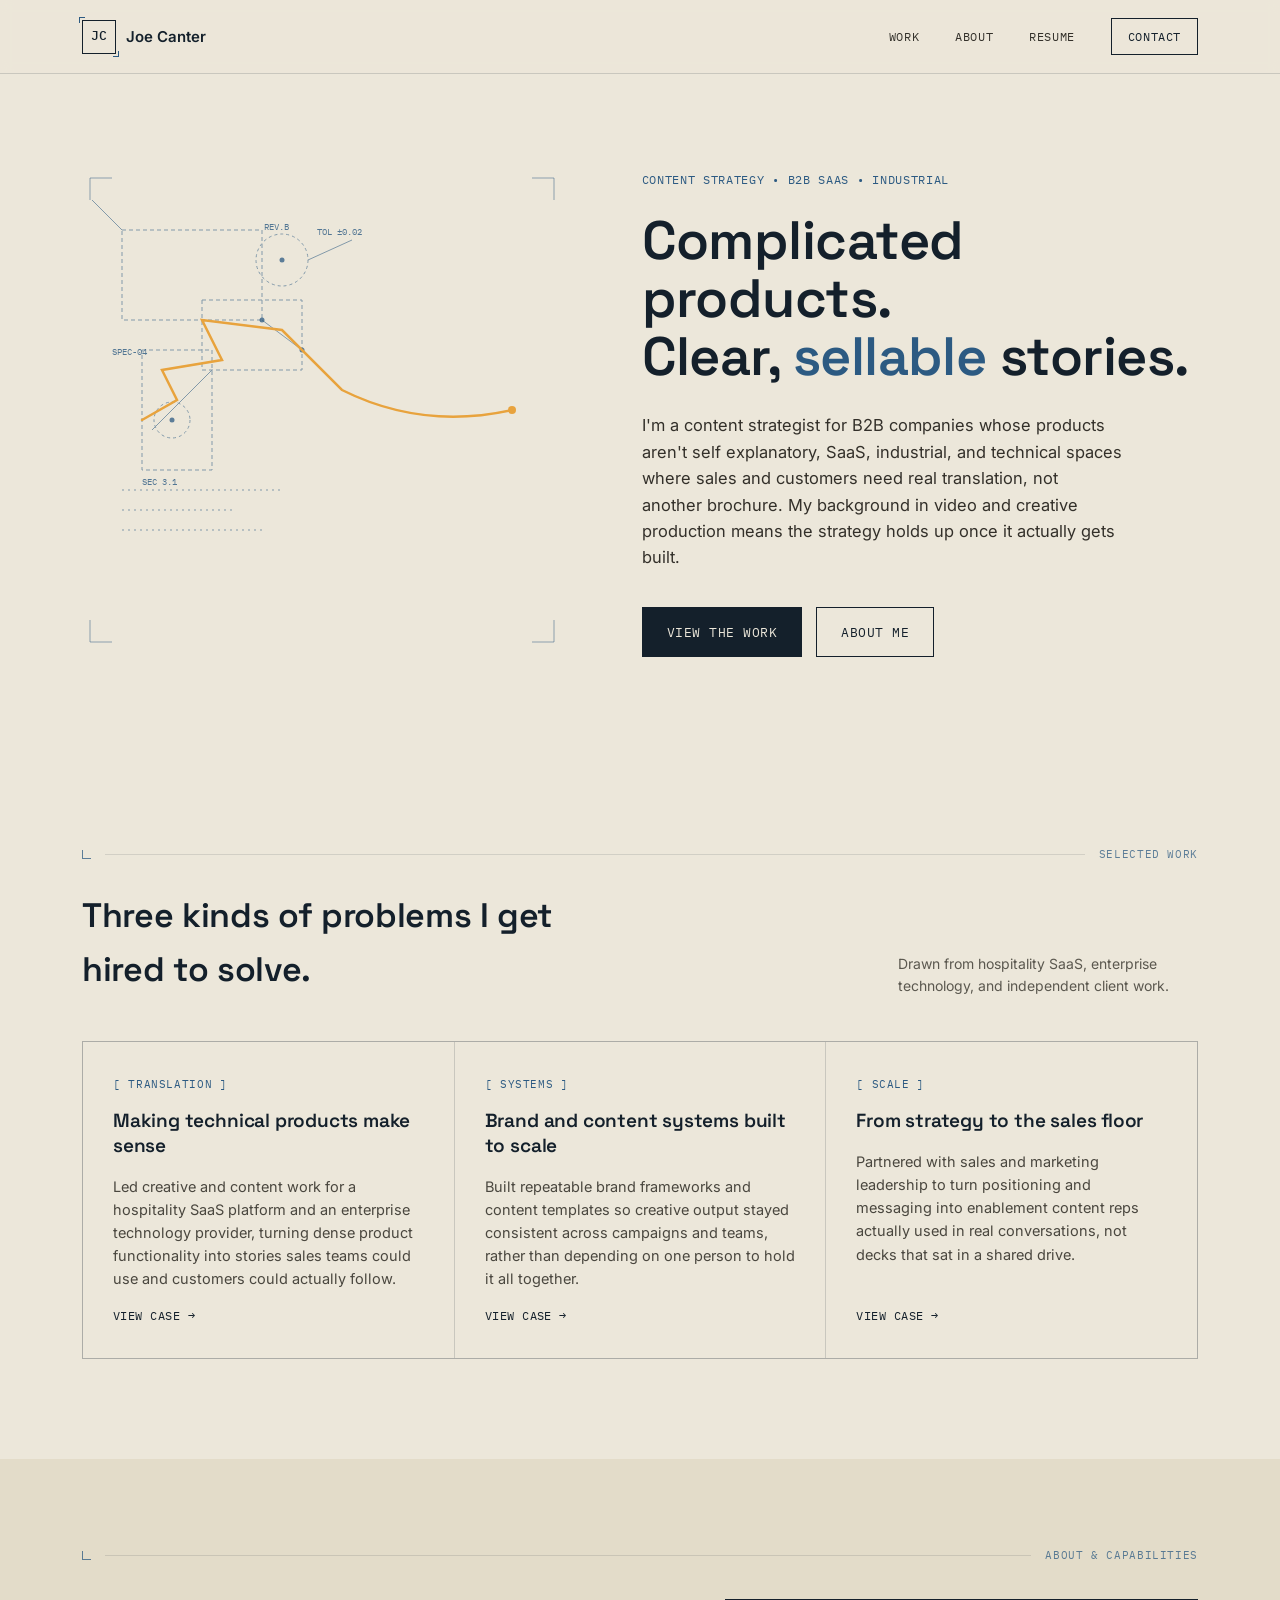
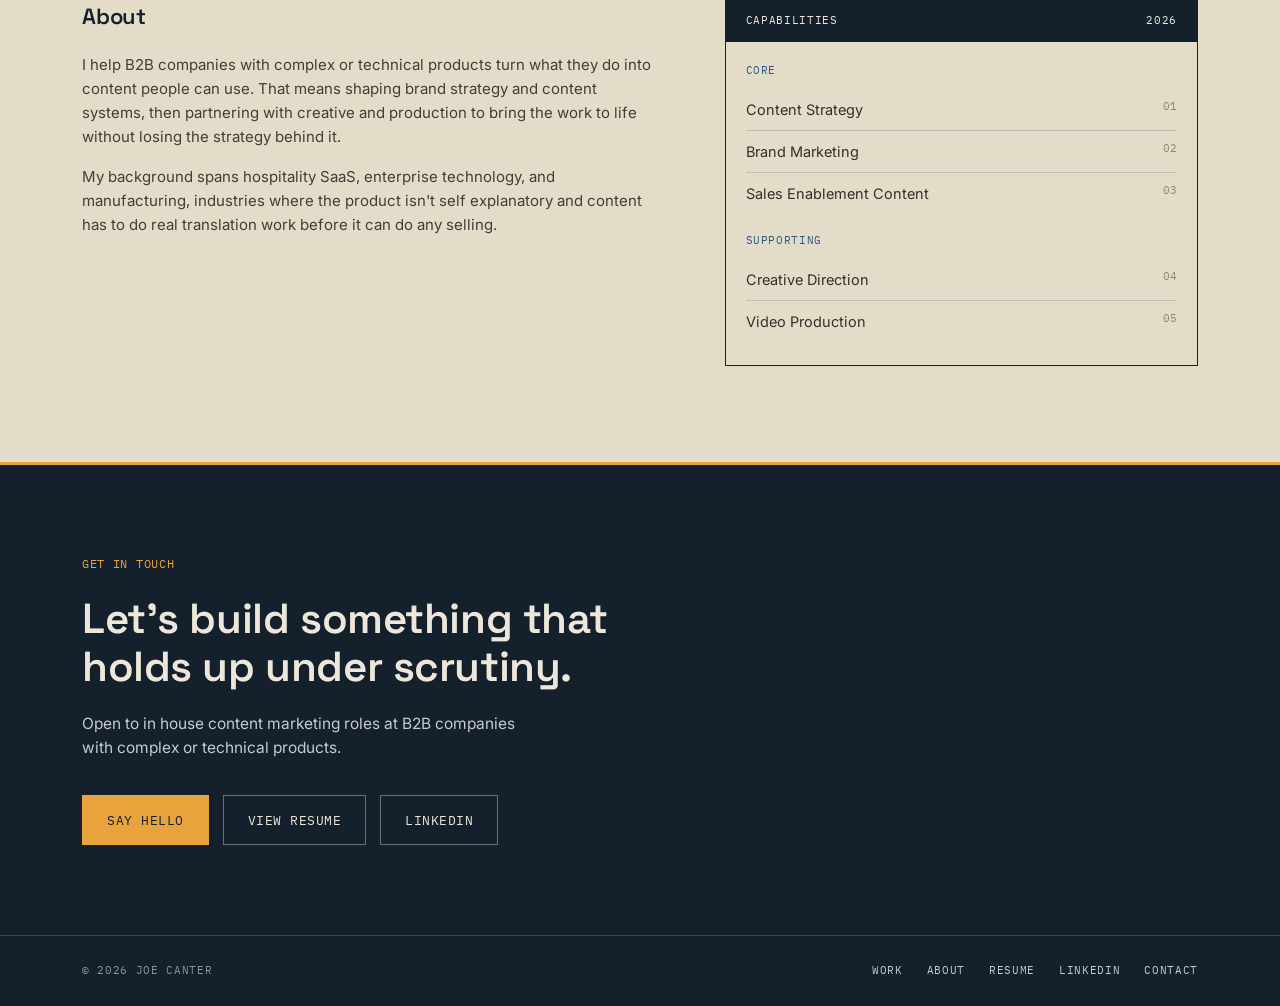
==== index.html @ c40990c5 "Reduced space between top image and selected works on the mobile version" ====
<!DOCTYPE html>
<html lang="en">
<head>
<meta charset="UTF-8">
<meta name="viewport" content="width=device-width, initial-scale=1.0">
<title>Joe Canter — Content Strategy</title>
<meta name="description" content="Joe Canter is a content strategist for B2B companies with complex or technical products, helping SaaS, industrial, and technical teams turn what they do into content sales and customers can actually use.">
<link rel="icon" type="image/svg+xml" href="favicon.svg">
<link rel="icon" href="favicon.ico" sizes="any">
<link rel="apple-touch-icon" href="apple-touch-icon.png">
<meta property="og:type" content="website">
<meta property="og:url" content="https://www.portfoliojoe.com/">
<meta property="og:title" content="Joe Canter — Content Strategy">
<meta property="og:description" content="Content strategist for B2B companies with complex or technical products, turning what they do into content sales and customers can actually use.">
<meta property="og:image" content="https://www.portfoliojoe.com/assets/og-image.png">
<meta name="twitter:card" content="summary_large_image">
<meta name="twitter:title" content="Joe Canter — Content Strategy">
<meta name="twitter:description" content="Content strategist for B2B companies with complex or technical products, turning what they do into content sales and customers can actually use.">
<meta name="twitter:image" content="https://www.portfoliojoe.com/assets/og-image.png">
<link rel="preconnect" href="https://fonts.googleapis.com">
<link href="https://fonts.googleapis.com/css2?family=Space+Grotesk:wght@400;500;600;700&family=Inter:wght@400;500;600&family=IBM+Plex+Mono:wght@400;500&display=swap" rel="stylesheet">
<style>
  :root{
    --paper:#ECE7DA;
    --paper-alt:#E3DCC9;
    --ink:#14202B;
    --ink-soft:#1E2E3D;
    --blueprint:#2C5A82;
    --blueprint-light:#7FA6C2;
    --amber:#E8A33D;
    --graphite:#33302A;
    --line: rgba(20,32,43,0.16);
    --line-dark: rgba(236,231,218,0.18);
  }

  *{box-sizing:border-box;}
  html{scroll-behavior:smooth;}
  body{
    margin:0;
    background:var(--paper);
    color:var(--graphite);
    font-family:'Inter', sans-serif;
    font-size:16px;
    line-height:1.6;
    -webkit-font-smoothing:antialiased;
  }

  h1,h2,h3{
    font-family:'Space Grotesk', sans-serif;
    color:var(--ink);
    margin:0;
    letter-spacing:-0.01em;
  }

  a{color:inherit;}
  a:focus-visible, button:focus-visible{
    outline:2px solid var(--amber);
    outline-offset:3px;
  }

  .mono{
    font-family:'IBM Plex Mono', monospace;
    letter-spacing:0.06em;
    text-transform:uppercase;
  }

  .wrap{
    max-width:1180px;
    margin:0 auto;
    padding:0 32px;
  }

  /* ---------- NAV ---------- */
  nav{
    position:sticky;
    top:0;
    z-index:50;
    background:rgba(236,231,218,0.92);
    backdrop-filter:blur(6px);
    border-bottom:1px solid var(--line);
  }
  .nav-inner{
    max-width:1180px;
    margin:0 auto;
    padding:18px 32px;
    display:flex;
    align-items:center;
    justify-content:space-between;
  }
  .logo{
    display:flex;
    align-items:center;
    gap:10px;
  }
  .logo-mark{
    width:34px;
    height:34px;
    border:1.5px solid var(--ink);
    display:flex;
    align-items:center;
    justify-content:center;
    position:relative;
    font-family:'IBM Plex Mono', monospace;
    font-size:13px;
    font-weight:500;
    color:var(--ink);
  }
  .logo-mark::before, .logo-mark::after{
    content:'';
    position:absolute;
    width:5px;
    height:5px;
    border-top:1px solid var(--blueprint);
    border-left:1px solid var(--blueprint);
  }
  .logo-mark::before{ top:-4px; left:-4px; }
  .logo-mark::after{ bottom:-4px; right:-4px; transform:rotate(180deg); }
  .logo-name{
    font-size:15px;
    font-weight:600;
    color:var(--ink);
  }
  .nav-links{
    display:flex;
    gap:36px;
    align-items:center;
    font-size:13px;
  }
  .nav-links a{
    text-decoration:none;
    color:var(--graphite);
    font-family:'IBM Plex Mono', monospace;
    letter-spacing:0.05em;
    text-transform:uppercase;
    font-size:12px;
    transition:color 0.15s ease;
  }
  .nav-links a:hover{ color:var(--blueprint); }
  .nav-cta{
    border:1px solid var(--ink) !important;
    padding:8px 16px;
    color:var(--ink) !important;
  }
  .nav-cta:hover{
    background:var(--ink);
    color:var(--paper) !important;
  }
  .nav-toggle{
    display:none;
    flex-direction:column;
    justify-content:center;
    align-items:center;
    gap:5px;
    width:34px;
    height:34px;
    border:1.5px solid var(--ink);
    background:transparent;
    cursor:pointer;
    padding:0;
    flex:none;
  }
  .nav-toggle span{
    display:block;
    width:16px;
    height:2px;
    background:var(--ink);
    transition:transform 0.2s ease, opacity 0.2s ease;
  }
  .nav-toggle[aria-expanded="true"] span:nth-child(1){ transform:translateY(7px) rotate(45deg); }
  .nav-toggle[aria-expanded="true"] span:nth-child(2){ opacity:0; }
  .nav-toggle[aria-expanded="true"] span:nth-child(3){ transform:translateY(-7px) rotate(-45deg); }

  /* ---------- HERO ---------- */
  .hero{
    padding:96px 0 100px;
    position:relative;
    overflow:hidden;
  }
  .hero-grid{
    display:grid;
    grid-template-columns:0.95fr 1.05fr;
    gap:56px;
    align-items:center;
  }
  .eyebrow{
    font-size:11.5px;
    color:var(--blueprint);
    margin-bottom:22px;
    display:block;
  }
  .hero h1{
    font-size:clamp(34px, 4.4vw, 54px);
    font-weight:600;
    line-height:1.08;
  }
  .hero h1 .accent{
    color:var(--blueprint);
  }
  .hero-sub{
    margin-top:26px;
    max-width:480px;
    font-size:16.5px;
    color:var(--graphite);
  }
  .hero-actions{
    margin-top:36px;
    display:flex;
    gap:14px;
    flex-wrap:wrap;
  }
  .btn{
    font-family:'IBM Plex Mono', monospace;
    font-size:12.5px;
    letter-spacing:0.04em;
    text-transform:uppercase;
    padding:14px 24px;
    text-decoration:none;
    display:inline-flex;
    align-items:center;
    gap:8px;
    border:1px solid transparent;
    cursor:pointer;
    transition:all 0.18s ease;
  }
  .btn-primary{
    background:var(--ink);
    color:var(--paper);
  }
  .btn-primary:hover{
    background:var(--blueprint);
  }
  .btn-secondary{
    border-color:var(--ink);
    color:var(--ink);
    background:transparent;
  }
  .btn-secondary:hover{
    border-color:var(--blueprint);
    color:var(--blueprint);
  }

  /* schematic diagram */
  .schematic-box{
    position:relative;
    aspect-ratio:1/1;
    max-width:480px;
  }
  .schematic-box svg{
    width:100%;
    height:100%;
    overflow:visible;
  }
  .resolve-line{
    stroke-dasharray:900;
    stroke-dashoffset:900;
    animation:draw 2.2s 0.4s ease forwards;
  }
  @media (prefers-reduced-motion: reduce){
    .resolve-line{ animation:none; stroke-dashoffset:0; }
  }
  @keyframes draw{
    to{ stroke-dashoffset:0; }
  }
  .fig-label{
    position:absolute;
    font-size:10px;
  }

  /* corner tick divider */
  .divider{
    display:flex;
    align-items:center;
    gap:14px;
    padding:0 0 0 0;
    color:var(--blueprint);
    opacity:0.75;
  }
  .divider .tick{
    width:9px;
    height:9px;
    border-left:1px solid var(--blueprint);
    border-bottom:1px solid var(--blueprint);
    flex:none;
  }
  .divider .rule{
    flex:1;
    height:1px;
    background:var(--line);
  }
  .divider span.mono{
    font-size:10.5px;
    color:var(--blueprint);
    white-space:nowrap;
  }

  /* ---------- SELECTED WORK ---------- */
  .work{
    padding:88px 0 100px;
  }
  .work-head{
    display:flex;
    justify-content:space-between;
    align-items:flex-end;
    gap:40px;
    margin:26px 0 44px;
    flex-wrap:wrap;
  }
  .work-head h2{
    font-size:clamp(26px, 3vw, 34px);
    font-weight:600;
    max-width:520px;
  }
  .work-head p{
    max-width:300px;
    font-size:14px;
    color:#5b584f;
    margin:0;
  }
  .cards{
    display:grid;
    grid-template-columns:repeat(3, 1fr);
    gap:1px;
    background:var(--line);
    border:1px solid var(--line);
  }
  .card{
    background:var(--paper);
    padding:34px 30px 32px;
    display:flex;
    flex-direction:column;
    gap:16px;
    transition:background 0.2s ease;
  }
  .card:hover{
    background:var(--paper-alt);
  }
  .tag{
    font-size:10.5px;
    color:var(--blueprint);
    display:inline-block;
  }
  .card h3{
    font-size:19px;
    font-weight:600;
    line-height:1.3;
  }
  .card p{
    font-size:14.5px;
    color:#4a473f;
    margin:0;
    flex:1;
  }
  .card .view{
    font-family:'IBM Plex Mono', monospace;
    font-size:12px;
    text-transform:uppercase;
    letter-spacing:0.04em;
    color:var(--ink);
    text-decoration:none;
    display:inline-flex;
    align-items:center;
    gap:6px;
  }
  .card .view:hover{ color:var(--blueprint); }

  .exploring-note{
    margin-top:26px;
    font-size:12.5px;
    color:#6b6858;
    display:flex;
    gap:10px;
    align-items:baseline;
  }
  .exploring-note .mono{
    color:var(--blueprint);
    font-size:10.5px;
    flex:none;
  }

  /* ---------- ABOUT / CAPABILITIES ---------- */
  .about-section{
    background:var(--paper-alt);
    padding:88px 0 96px;
  }
  .about-grid{
    display:grid;
    grid-template-columns:1.1fr 0.9fr;
    gap:64px;
    margin-top:36px;
  }
  .about-grid h2{
    font-size:22px;
    font-weight:600;
    margin-bottom:18px;
  }
  .about-grid p{
    font-size:15px;
    color:#413e37;
    margin:0 0 16px;
  }
  .spec-sheet{
    border:1px solid var(--ink);
    padding:0;
  }
  .spec-sheet-head{
    background:var(--ink);
    color:var(--paper);
    padding:12px 20px;
    font-size:11px;
    display:flex;
    justify-content:space-between;
  }
  .spec-tier{
    padding:20px 20px 4px;
  }
  .spec-tier-label{
    font-size:10.5px;
    color:var(--blueprint);
    margin-bottom:10px;
    display:block;
  }
  .spec-tier ul{
    list-style:none;
    margin:0 0 18px;
    padding:0;
  }
  .spec-tier li{
    font-size:14.5px;
    padding:9px 0;
    border-top:1px solid var(--line);
    display:flex;
    justify-content:space-between;
    color:var(--graphite);
  }
  .spec-tier li:first-child{ border-top:none; }
  .spec-tier li span.code{
    font-family:'IBM Plex Mono', monospace;
    font-size:10.5px;
    color:#8a8776;
  }

  /* ---------- CTA ---------- */
  .cta-band{
    background:var(--ink);
    color:var(--paper);
    padding:90px 0;
    position:relative;
    border-top:3px solid var(--amber);
  }
  .cta-band .eyebrow{ color:var(--amber); }
  .cta-band h2{
    color:var(--paper);
    font-size:clamp(28px, 3.6vw, 42px);
    font-weight:600;
    max-width:640px;
    line-height:1.15;
  }
  .cta-band p{
    max-width:460px;
    margin:20px 0 34px;
    color:#c7cbd1;
    font-size:15.5px;
  }
  .cta-band .btn-primary{
    background:var(--amber);
    color:var(--ink);
  }
  .cta-band .btn-primary:hover{
    background:var(--paper);
  }
  .cta-band .btn-secondary{
    border-color:rgba(236,231,218,0.4);
    color:var(--paper);
  }
  .cta-band .btn-secondary:hover{
    border-color:var(--amber);
    color:var(--amber);
  }
  .cta-band .hero-actions{ margin-top:0; }

  /* ---------- FOOTER ---------- */
  footer{
    background:var(--ink);
    border-top:1px solid var(--line-dark);
    padding:26px 0;
  }
  .footer-inner{
    display:flex;
    justify-content:space-between;
    align-items:center;
    flex-wrap:wrap;
    gap:14px;
  }
  footer .mono{
    font-size:11px;
    color:#8b93a0;
  }
  .footer-links{
    display:flex;
    gap:24px;
  }
  .footer-links a{
    text-decoration:none;
    color:#c7cbd1;
  }
  .footer-links a:hover{ color:var(--amber); }

  @media (max-width: 880px){
    .hero-grid{ grid-template-columns:1fr; }
    .schematic-box{ order:2; max-width:300px; margin-top:20px;}
    .cards{ grid-template-columns:1fr; }
    .about-grid{ grid-template-columns:1fr; gap:40px; }
    .nav-links{ gap:20px; }
    .hero{ padding-bottom:44px; }
    .work{ padding-top:52px; }
  }

  @media (max-width: 640px){
    .nav-toggle{ display:flex; }
    .nav-links{
      display:none;
      position:absolute;
      top:100%;
      left:0;
      right:0;
      flex-direction:column;
      align-items:stretch;
      gap:0;
      background:var(--paper);
      border-bottom:1px solid var(--line);
      padding:6px 32px 22px;
      box-shadow:0 12px 24px -16px rgba(20,32,43,0.3);
    }
    .nav-links.open{ display:flex; }
    .nav-links a{
      padding:14px 0;
      border-bottom:1px solid var(--line);
      font-size:13px;
    }
    .nav-cta{
      margin-top:14px;
      text-align:center;
    }
  }
</style>
</head>
<body>

<nav>
  <div class="nav-inner">
    <div class="logo">
      <div class="logo-mark">JC</div>
      <span class="logo-name">Joe Canter</span>
    </div>
    <button class="nav-toggle" aria-label="Toggle navigation menu" aria-expanded="false" aria-controls="nav-links">
      <span></span><span></span><span></span>
    </button>
    <div class="nav-links" id="nav-links">
      <a href="#work">Work</a>
      <a href="#about">About</a>
      <a href="resume.html">Resume</a>
      <a href="#contact" class="nav-cta">Contact</a>
    </div>
  </div>
</nav>

<section class="hero">
  <div class="wrap">
    <div class="hero-grid">
      <div class="schematic-box" aria-hidden="true">
        <svg viewBox="0 0 480 480">
          <!-- corner ticks -->
          <path d="M8 30 V8 H30" stroke="#2C5A82" stroke-width="1" fill="none" opacity="0.5"/>
          <path d="M450 8 H472 V30" stroke="#2C5A82" stroke-width="1" fill="none" opacity="0.5"/>
          <path d="M472 450 V472 H450" stroke="#2C5A82" stroke-width="1" fill="none" opacity="0.5"/>
          <path d="M30 472 H8 V450" stroke="#2C5A82" stroke-width="1" fill="none" opacity="0.5"/>

          <!-- noisy blueprint grid / complexity -->
          <g stroke="#2C5A82" fill="none" opacity="0.55">
            <rect x="40" y="60" width="140" height="90" stroke-dasharray="4 3"/>
            <rect x="120" y="130" width="100" height="70" stroke-dasharray="4 3"/>
            <rect x="60" y="180" width="70" height="120" stroke-dasharray="4 3"/>
            <circle cx="200" cy="90" r="26" stroke-dasharray="3 3"/>
            <circle cx="90" cy="250" r="18" stroke-dasharray="3 3"/>
            <line x1="40" y1="60" x2="10" y2="30"/>
            <line x1="180" y1="150" x2="220" y2="180"/>
            <line x1="130" y1="200" x2="70" y2="260"/>
            <line x1="226" y1="90" x2="270" y2="70"/>
            <path d="M40 320 h160" stroke-dasharray="2 4"/>
            <path d="M40 340 h110" stroke-dasharray="2 4"/>
            <path d="M40 360 h140" stroke-dasharray="2 4"/>
          </g>

          <g fill="#2C5A82" opacity="0.75">
            <circle cx="180" cy="150" r="2.5"/>
            <circle cx="220" cy="180" r="2.5"/>
            <circle cx="90" cy="250" r="2.5"/>
            <circle cx="200" cy="90" r="2.5"/>
          </g>

          <g font-family="IBM Plex Mono, monospace" font-size="9" fill="#2C5A82" opacity="0.8">
            <text x="182" y="60">REV.B</text>
            <text x="30" y="185">SPEC-04</text>
            <text x="235" y="65">TOL &#177;0.02</text>
            <text x="60" y="315">SEC 3.1</text>
          </g>

          <!-- the resolving line: jagged -> smooth, ends near text side -->
          <path class="resolve-line" d="M60 250 L95 230 L80 200 L140 190 L120 150 L200 160 L260 220 Q 340 260 430 240"
            stroke="#E8A33D" stroke-width="2.5" fill="none" stroke-linecap="round"/>
          <circle cx="430" cy="240" r="4" fill="#E8A33D"/>
        </svg>
      </div>

      <div>
        <span class="eyebrow mono">Content Strategy &bull; B2B SaaS &bull; Industrial</span>
        <h1>Complicated products.<br>Clear, <span class="accent">sellable</span> stories.</h1>
        <p class="hero-sub">I'm a content strategist for B2B companies whose products aren't self explanatory, SaaS, industrial, and technical spaces where sales and customers need real translation, not another brochure. My background in video and creative production means the strategy holds up once it actually gets built.</p>
        <div class="hero-actions">
          <a href="#work" class="btn btn-primary">View the work</a>
          <a href="#about" class="btn btn-secondary">About me</a>
        </div>
      </div>
    </div>
  </div>
</section>

<section class="work" id="work">
  <div class="wrap">
    <div class="divider">
      <div class="tick"></div>
      <div class="rule"></div>
      <span class="mono">Selected Work</span>
    </div>
    <div class="work-head">
      <h2>Three kinds of problems I get hired to solve.</h2>
      <p>Drawn from hospitality SaaS, enterprise technology, and independent client work.</p>
    </div>

    <div class="cards">
      <div class="card">
        <span class="tag mono">[ Translation ]</span>
        <h3>Making technical products make sense</h3>
        <p>Led creative and content work for a hospitality SaaS platform and an enterprise technology provider, turning dense product functionality into stories sales teams could use and customers could actually follow.</p>
        <a href="projects/translation.html" class="view">View case &rarr;</a>
      </div>
      <div class="card">
        <span class="tag mono">[ Systems ]</span>
        <h3>Brand and content systems built to scale</h3>
        <p>Built repeatable brand frameworks and content templates so creative output stayed consistent across campaigns and teams, rather than depending on one person to hold it all together.</p>
        <a href="projects/systems.html" class="view">View case &rarr;</a>
      </div>
      <div class="card">
        <span class="tag mono">[ Scale ]</span>
        <h3>From strategy to the sales floor</h3>
        <p>Partnered with sales and marketing leadership to turn positioning and messaging into enablement content reps actually used in real conversations, not decks that sat in a shared drive.</p>
        <a href="projects/scale.html" class="view">View case &rarr;</a>
      </div>
    </div>
  </div>
</section>

<section class="about-section" id="about">
  <div class="wrap">
    <div class="divider">
      <div class="tick"></div>
      <div class="rule"></div>
      <span class="mono">About &amp; Capabilities</span>
    </div>
    <div class="about-grid">
      <div>
        <h2>About</h2>
        <p>I help B2B companies with complex or technical products turn what they do into content people can use. That means shaping brand strategy and content systems, then partnering with creative and production to bring the work to life without losing the strategy behind it.</p>
        <p>My background spans hospitality SaaS, enterprise technology, and manufacturing, industries where the product isn't self explanatory and content has to do real translation work before it can do any selling.</p>
      </div>
      <div class="spec-sheet">
        <div class="spec-sheet-head mono">
          <span>Capabilities</span>
          <span>2026</span>
        </div>
        <div class="spec-tier">
          <span class="spec-tier-label mono">Core</span>
          <ul>
            <li>Content Strategy <span class="code">01</span></li>
            <li>Brand Marketing <span class="code">02</span></li>
            <li>Sales Enablement Content <span class="code">03</span></li>
          </ul>
          <span class="spec-tier-label mono">Supporting</span>
          <ul>
            <li>Creative Direction <span class="code">04</span></li>
            <li>Video Production <span class="code">05</span></li>
          </ul>
        </div>
      </div>
    </div>
  </div>
</section>

<section class="cta-band" id="contact">
  <div class="wrap">
    <span class="eyebrow mono">Get in touch</span>
    <h2>Let's build something that holds up under scrutiny.</h2>
    <p>Open to in house content marketing roles at B2B companies with complex or technical products.</p>
    <div class="hero-actions">
      <a href="mailto:joecanter@protonmail.com" class="btn btn-primary">Say hello</a>
      <a href="resume.html" class="btn btn-secondary">View resume</a>
      <a href="https://www.linkedin.com/in/video-joe/" target="_blank" rel="noopener" class="btn btn-secondary">LinkedIn</a>
    </div>
  </div>
</section>

<footer>
  <div class="wrap footer-inner">
    <span class="mono">&copy; 2026 Joe Canter</span>
    <div class="footer-links mono" style="font-size:11px;">
      <a href="#work">Work</a>
      <a href="#about">About</a>
      <a href="resume.html">Resume</a>
      <a href="https://www.linkedin.com/in/video-joe/" target="_blank" rel="noopener">LinkedIn</a>
      <a href="#contact">Contact</a>
    </div>
  </div>
</footer>

<script>
  (function(){
    var toggle = document.querySelector('.nav-toggle');
    var links = document.getElementById('nav-links');
    if(!toggle || !links) return;
    function closeMenu(){
      links.classList.remove('open');
      toggle.setAttribute('aria-expanded', 'false');
    }
    toggle.addEventListener('click', function(){
      var isOpen = links.classList.toggle('open');
      toggle.setAttribute('aria-expanded', isOpen ? 'true' : 'false');
    });
    links.querySelectorAll('a').forEach(function(a){
      a.addEventListener('click', closeMenu);
    });
    document.addEventListener('click', function(e){
      if(!links.classList.contains('open')) return;
      if(links.contains(e.target) || toggle.contains(e.target)) return;
      closeMenu();
    });
  })();
</script>

</body>
</html>
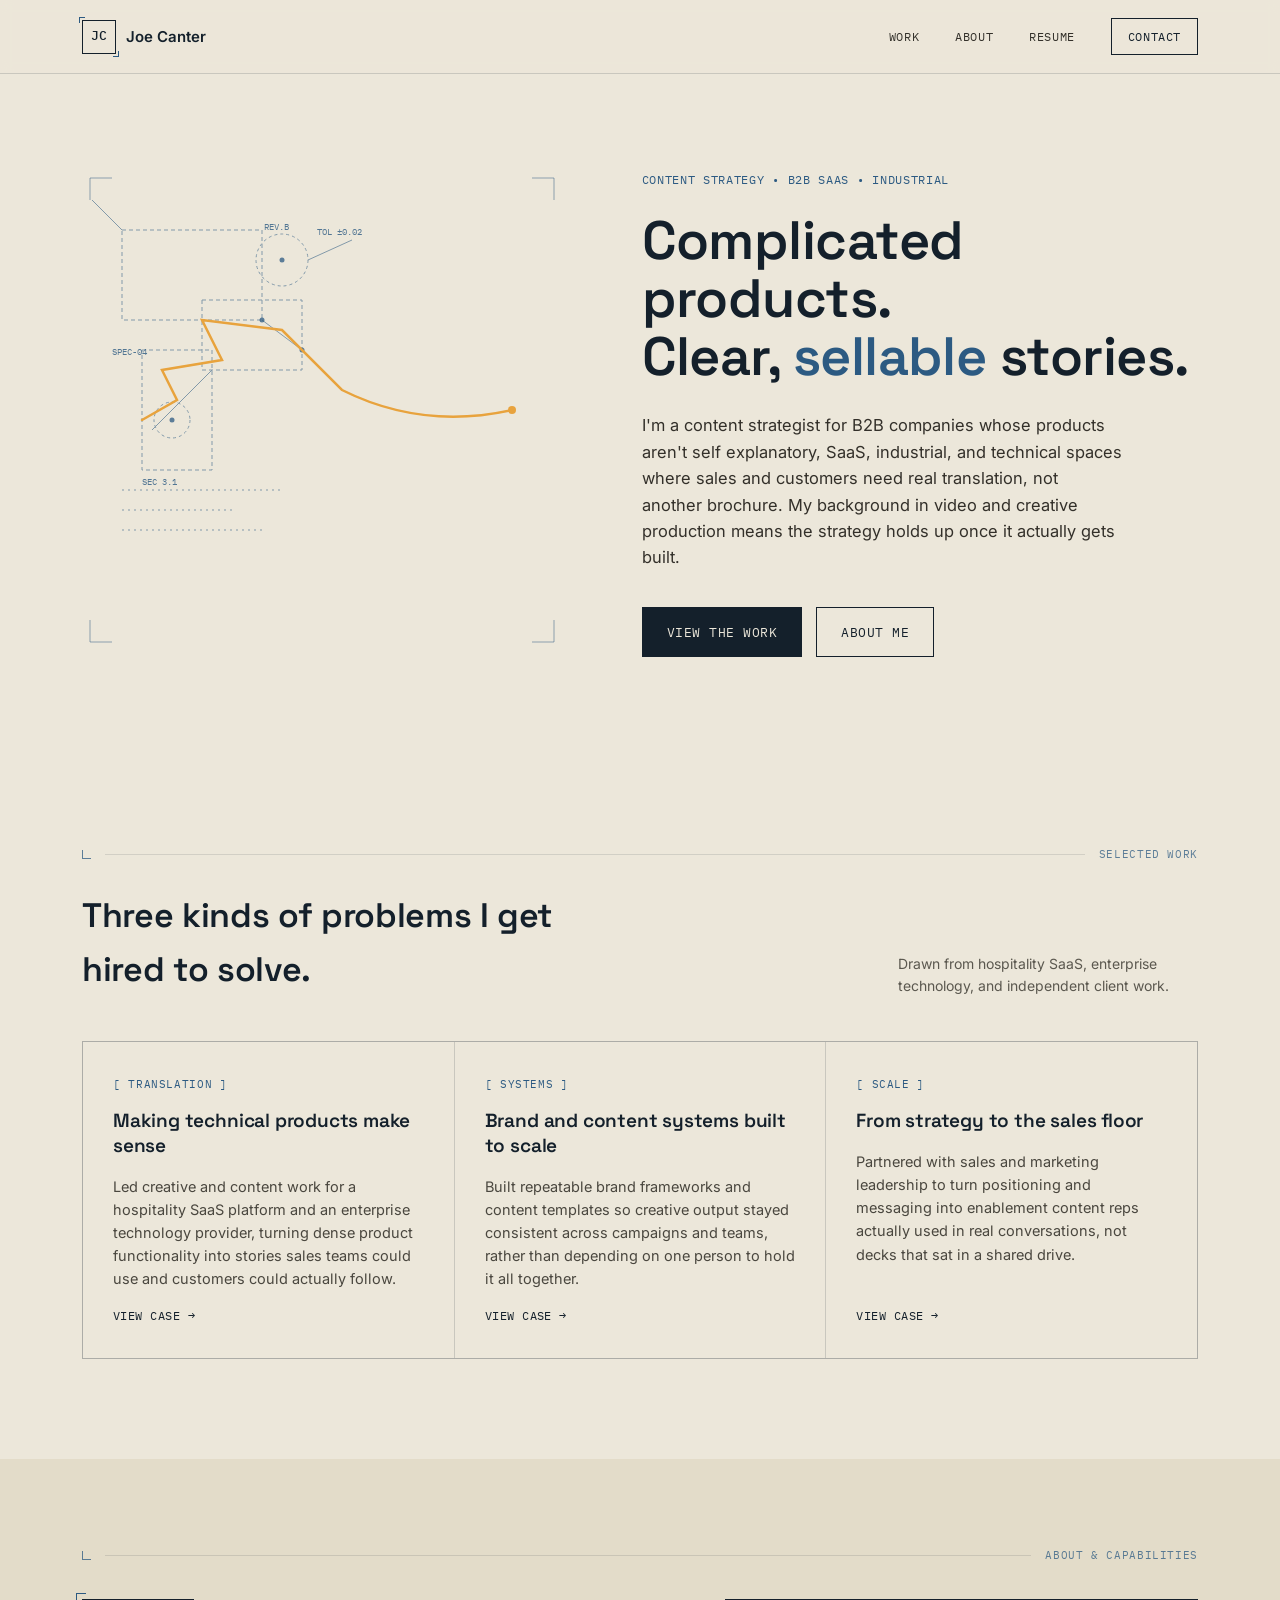
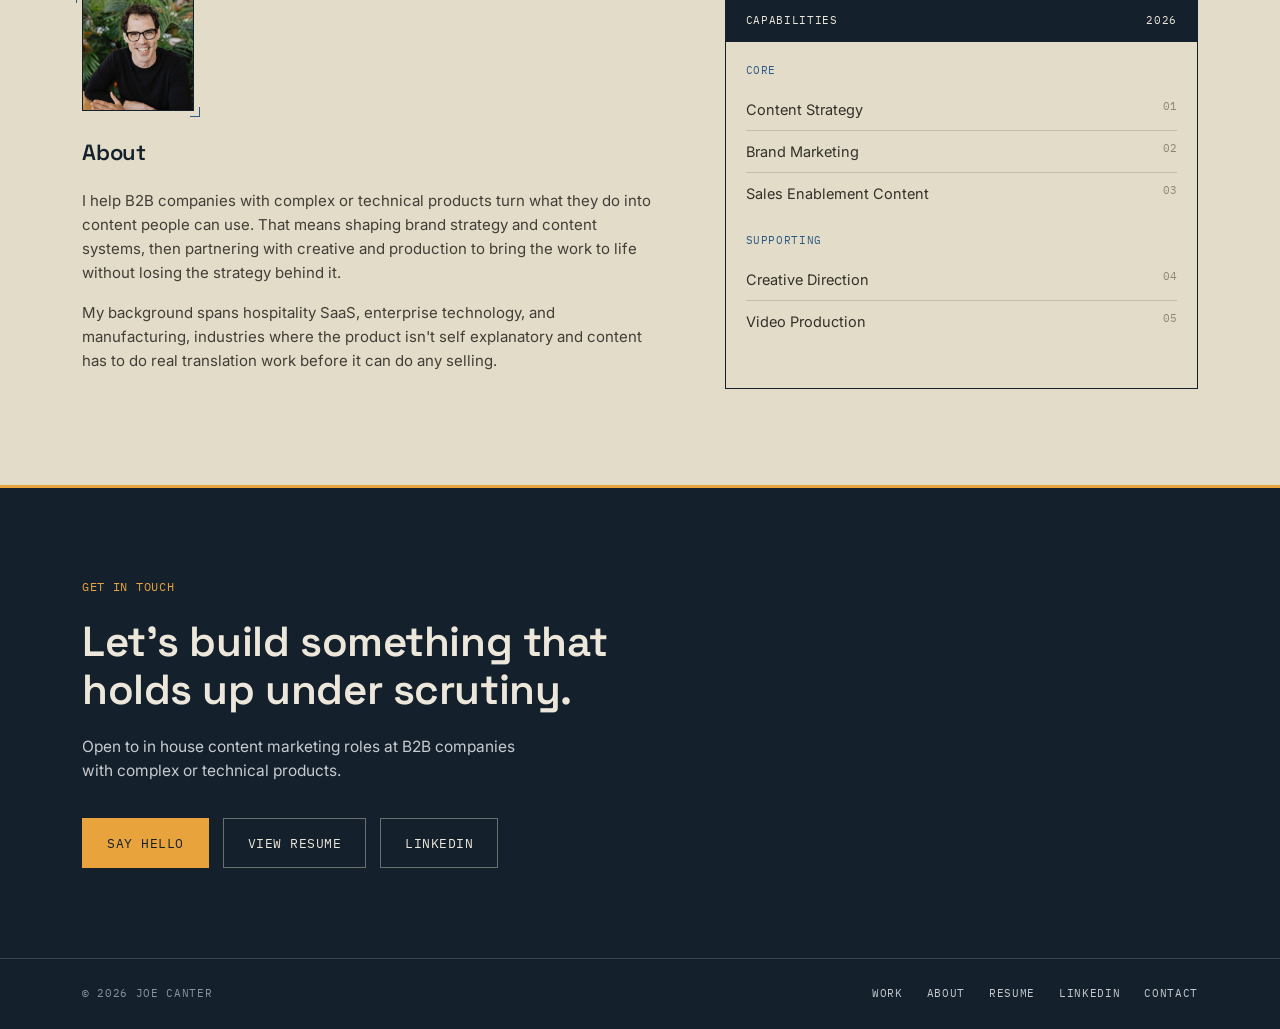
==== commit 2db07db1: "Added headshot to about section" ====
--- a/index.html
+++ b/index.html
@@ -388,6 +388,29 @@
     gap:64px;
     margin-top:36px;
   }
+  .about-photo{
+    position:relative;
+    width:112px;
+    height:112px;
+    margin-bottom:24px;
+  }
+  .about-photo img{
+    width:100%;
+    height:100%;
+    object-fit:cover;
+    display:block;
+    border:1.5px solid var(--ink);
+  }
+  .about-photo::before, .about-photo::after{
+    content:'';
+    position:absolute;
+    width:9px;
+    height:9px;
+    border-top:1.5px solid var(--blueprint);
+    border-left:1.5px solid var(--blueprint);
+  }
+  .about-photo::before{ top:-6px; left:-6px; }
+  .about-photo::after{ bottom:-6px; right:-6px; transform:rotate(180deg); }
   .about-grid h2{
     font-size:22px;
     font-weight:600;
@@ -669,6 +692,9 @@
     </div>
     <div class="about-grid">
       <div>
+        <div class="about-photo">
+          <img src="assets/images/headshot.jpg" alt="Joe Canter" loading="lazy">
+        </div>
         <h2>About</h2>
         <p>I help B2B companies with complex or technical products turn what they do into content people can use. That means shaping brand strategy and content systems, then partnering with creative and production to bring the work to life without losing the strategy behind it.</p>
         <p>My background spans hospitality SaaS, enterprise technology, and manufacturing, industries where the product isn't self explanatory and content has to do real translation work before it can do any selling.</p>
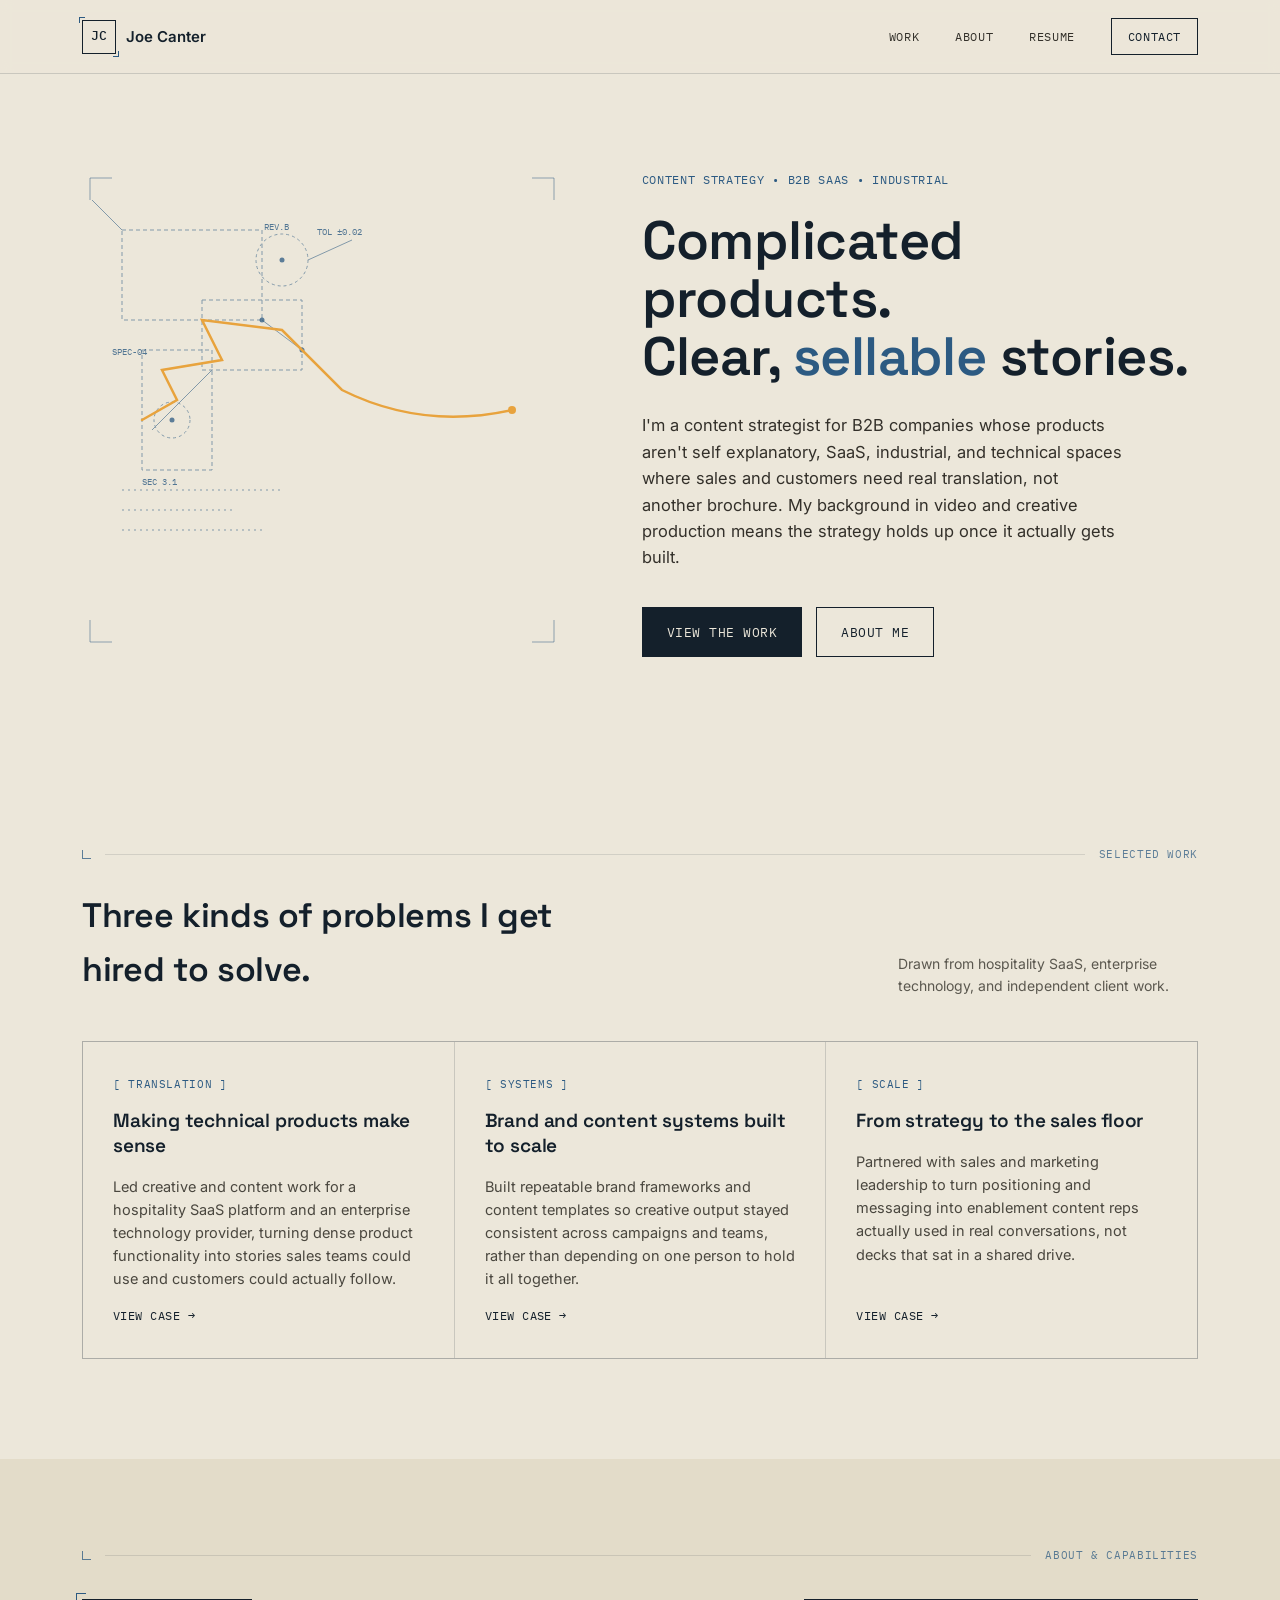
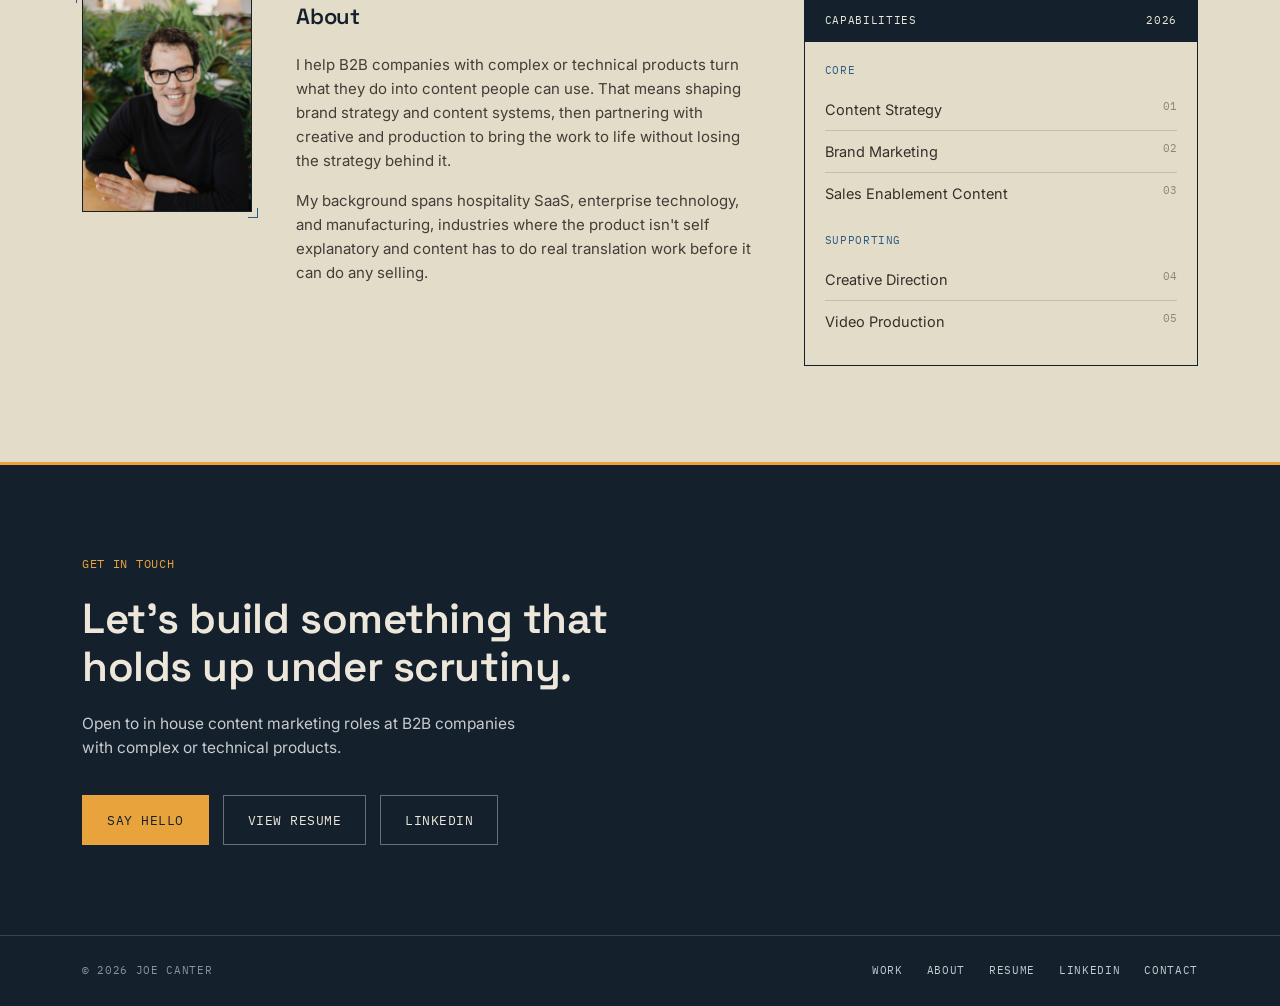
==== commit 48f13320: "Photo update 2" ====
--- a/index.html
+++ b/index.html
@@ -384,15 +384,16 @@
   }
   .about-grid{
     display:grid;
-    grid-template-columns:1.1fr 0.9fr;
-    gap:64px;
+    grid-template-columns:auto 1fr 0.85fr;
+    gap:44px;
     margin-top:36px;
+    align-items:start;
   }
   .about-photo{
     position:relative;
-    width:112px;
-    height:112px;
-    margin-bottom:24px;
+    width:170px;
+    aspect-ratio:4/5;
+    flex:none;
   }
   .about-photo img{
     width:100%;
@@ -691,10 +692,10 @@
       <span class="mono">About &amp; Capabilities</span>
     </div>
     <div class="about-grid">
+      <div class="about-photo">
+        <img src="assets/images/headshot.jpg" alt="Joe Canter" loading="lazy">
+      </div>
       <div>
-        <div class="about-photo">
-          <img src="assets/images/headshot.jpg" alt="Joe Canter" loading="lazy">
-        </div>
         <h2>About</h2>
         <p>I help B2B companies with complex or technical products turn what they do into content people can use. That means shaping brand strategy and content systems, then partnering with creative and production to bring the work to life without losing the strategy behind it.</p>
         <p>My background spans hospitality SaaS, enterprise technology, and manufacturing, industries where the product isn't self explanatory and content has to do real translation work before it can do any selling.</p>
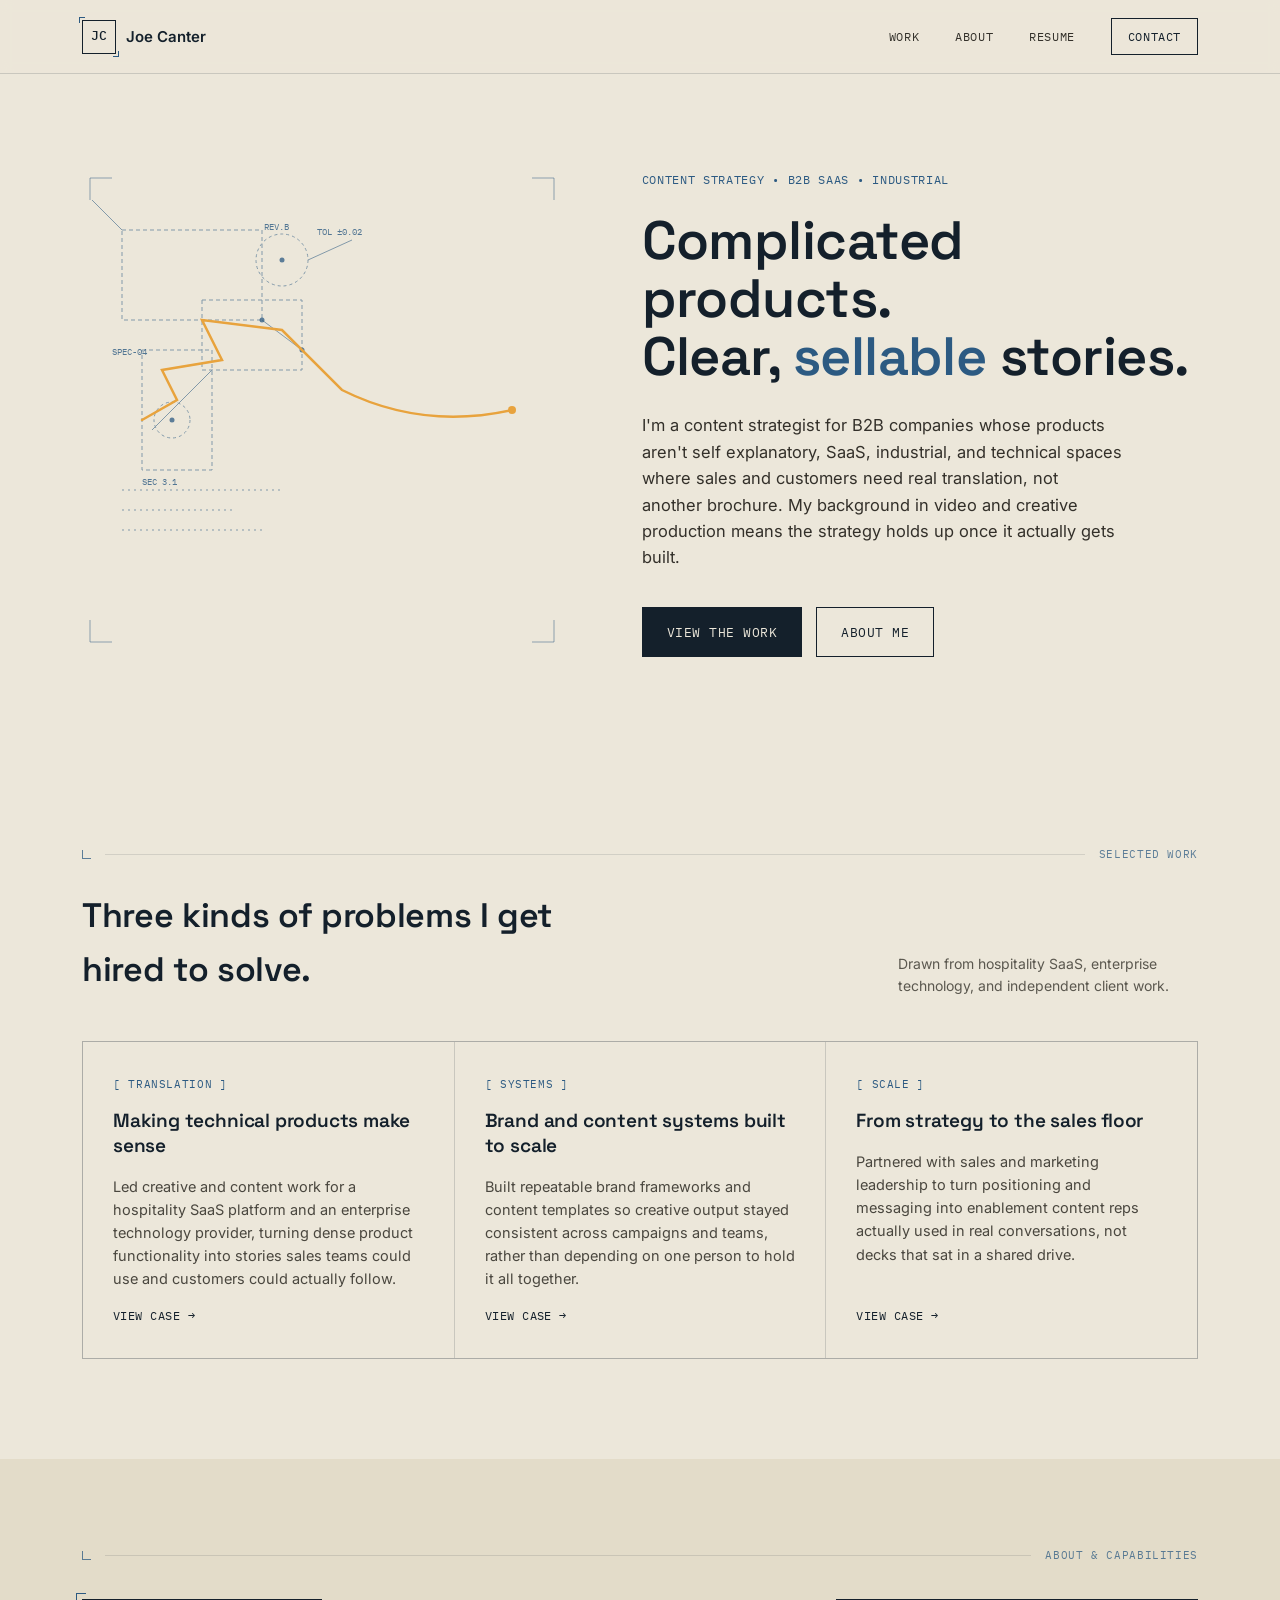
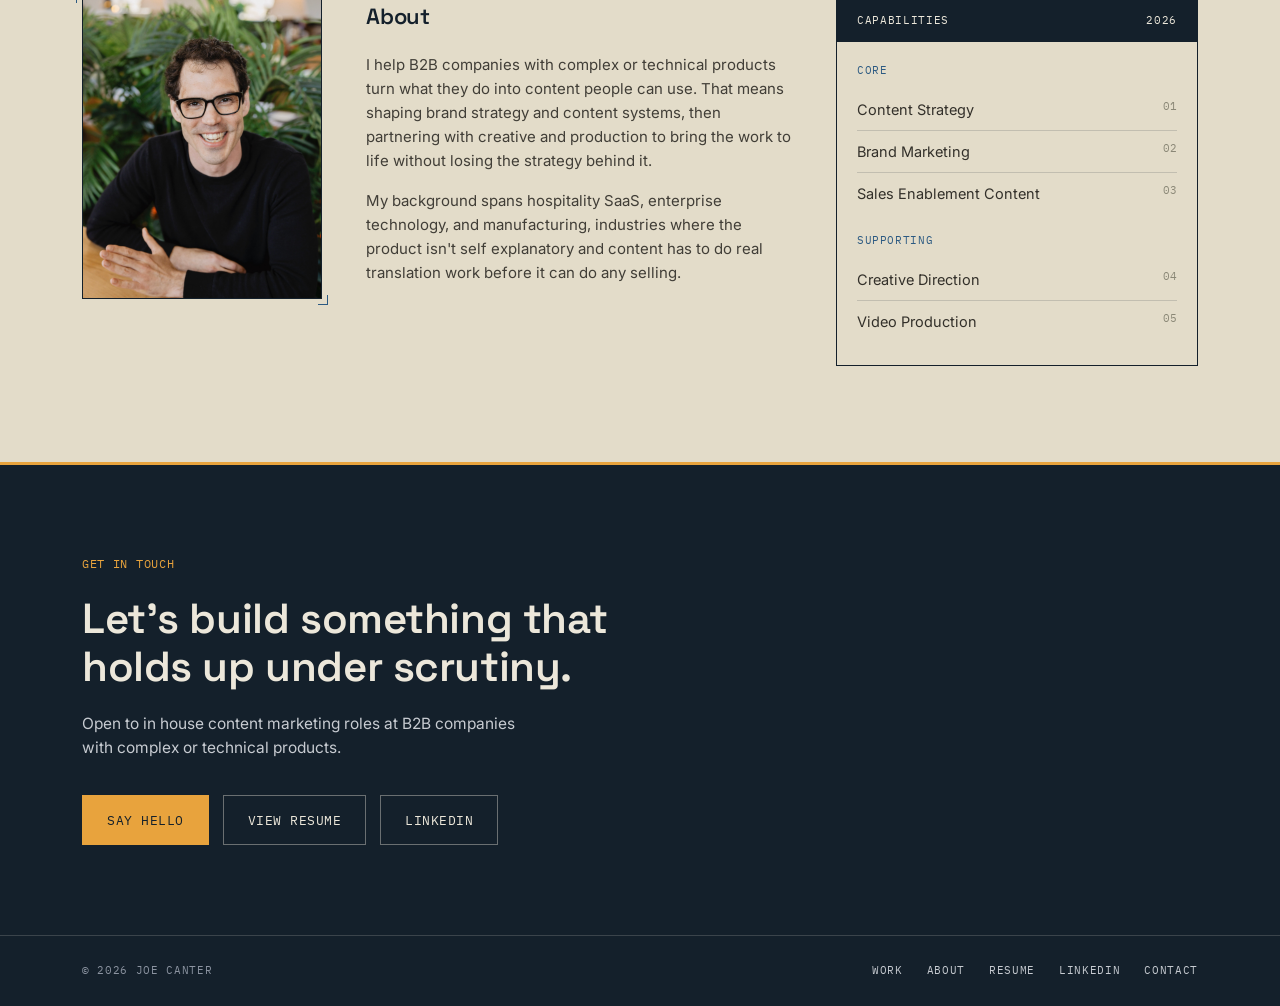
==== commit e7a0d1f7: "Photo update 3" ====
--- a/index.html
+++ b/index.html
@@ -391,7 +391,7 @@
   }
   .about-photo{
     position:relative;
-    width:170px;
+    width:240px;
     aspect-ratio:4/5;
     flex:none;
   }
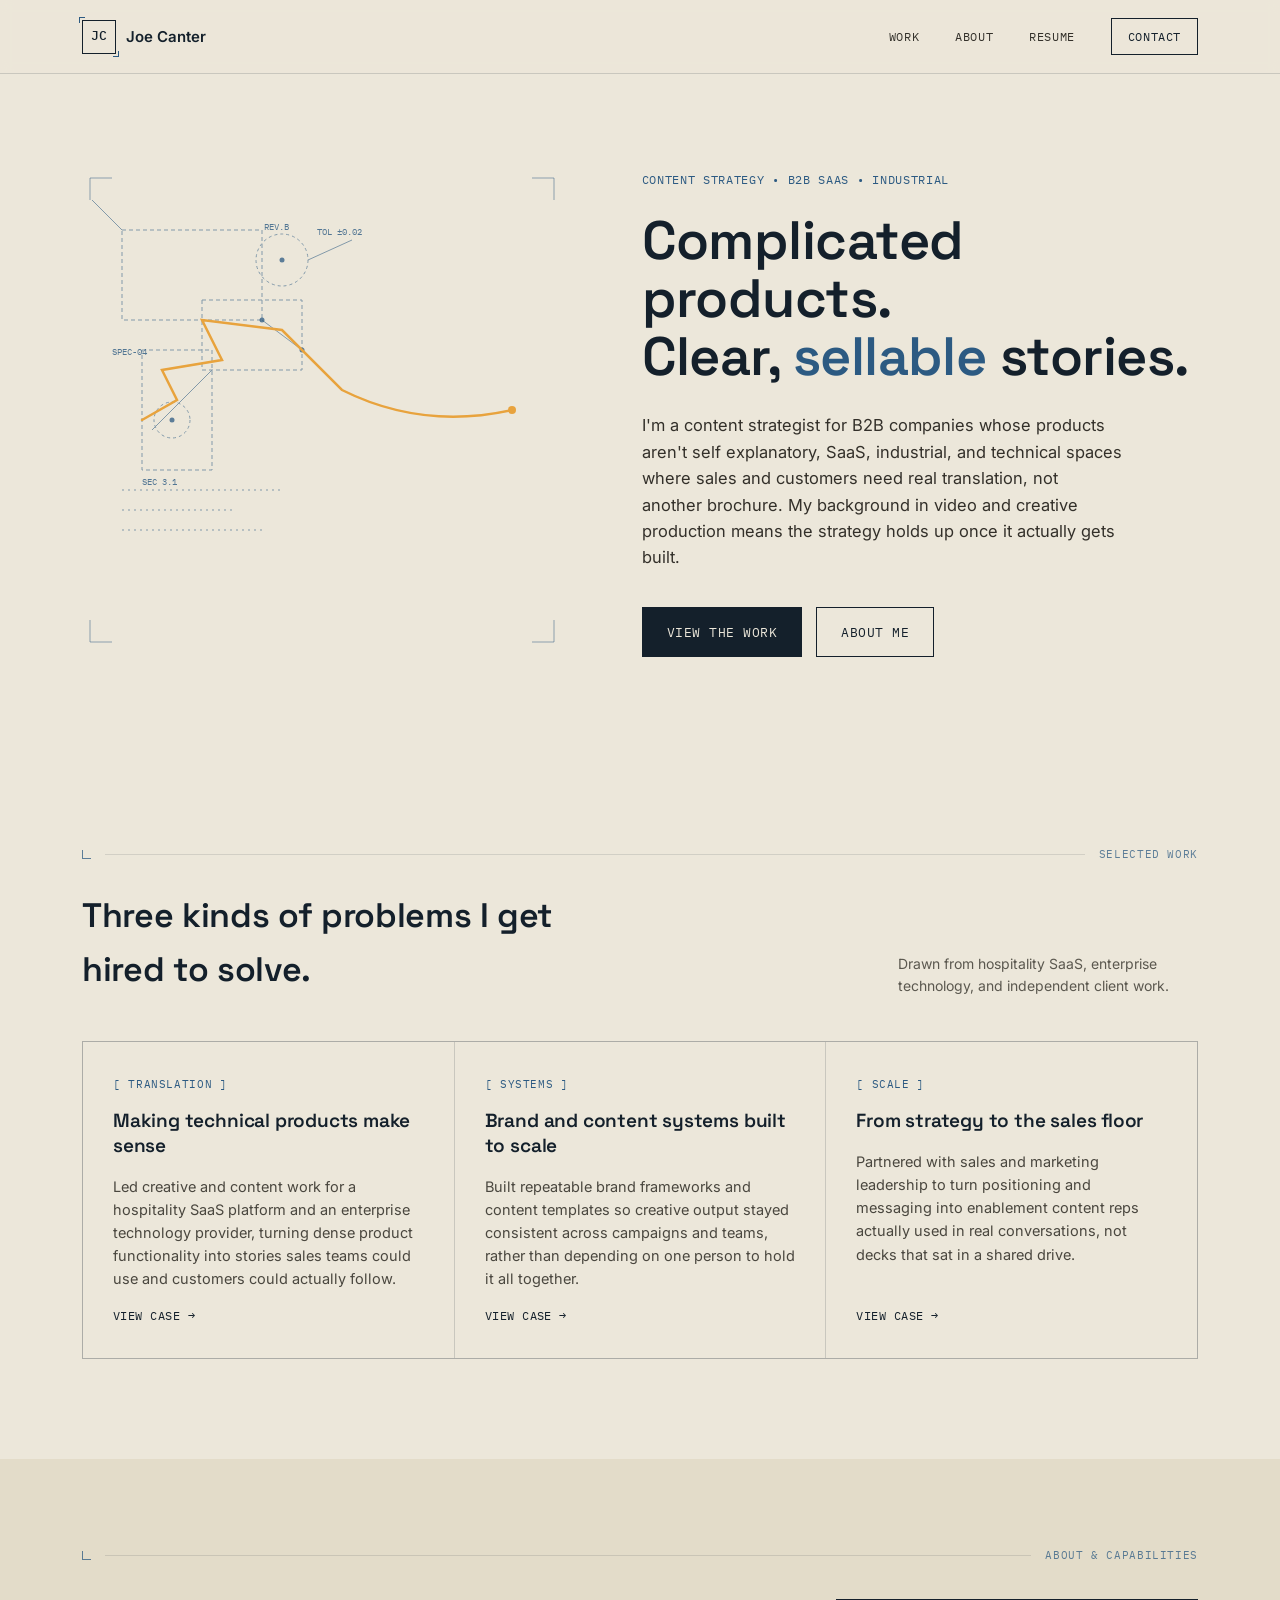
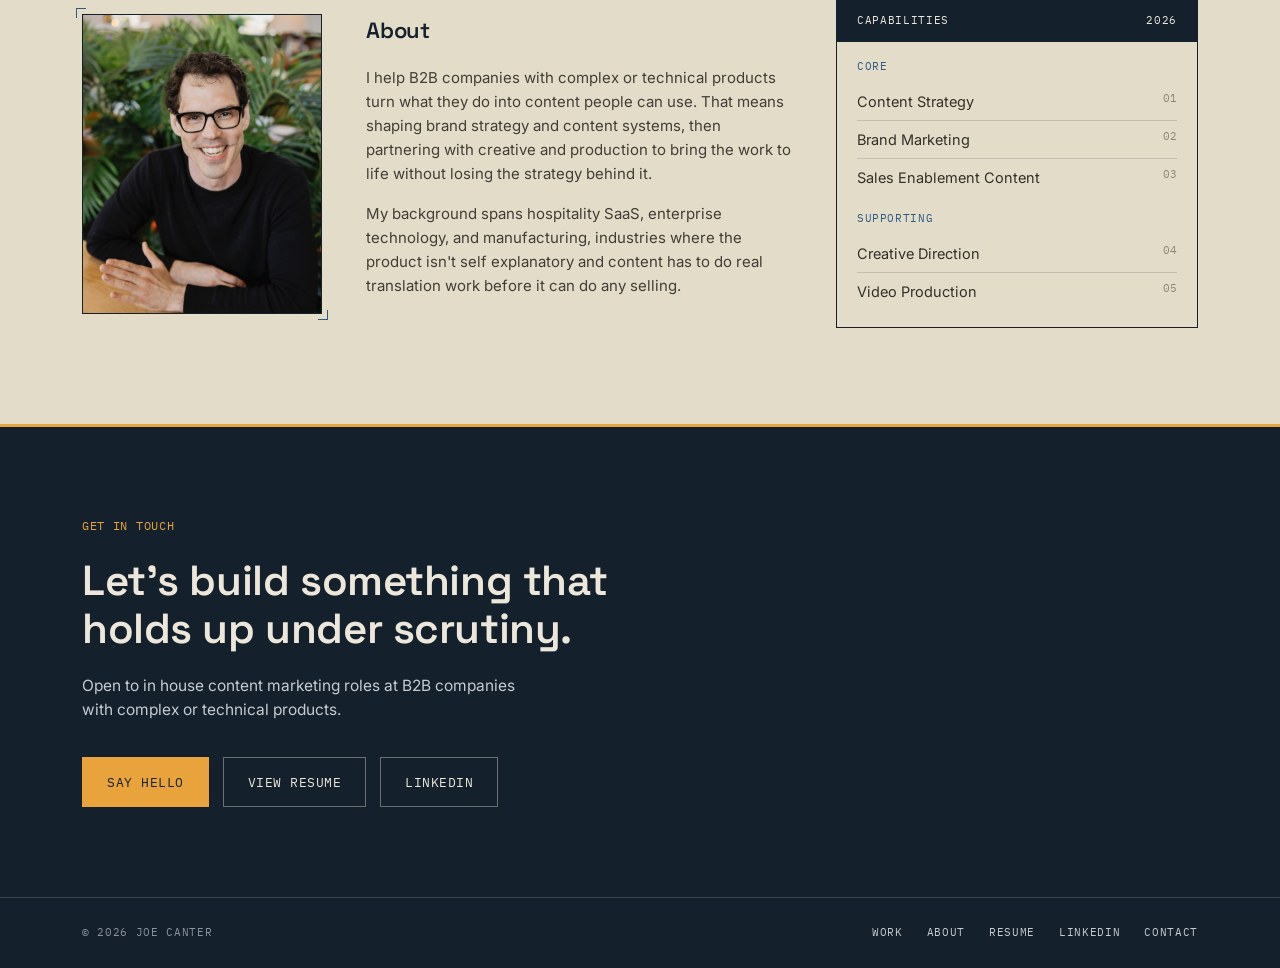
==== commit ea3cf45c: "About section alignment" ====
--- a/index.html
+++ b/index.html
@@ -387,7 +387,7 @@
     grid-template-columns:auto 1fr 0.85fr;
     gap:44px;
     margin-top:36px;
-    align-items:start;
+    align-items:center;
   }
   .about-photo{
     position:relative;
@@ -435,22 +435,22 @@
     justify-content:space-between;
   }
   .spec-tier{
-    padding:20px 20px 4px;
+    padding:16px 20px 2px;
   }
   .spec-tier-label{
     font-size:10.5px;
     color:var(--blueprint);
-    margin-bottom:10px;
+    margin-bottom:8px;
     display:block;
   }
   .spec-tier ul{
     list-style:none;
-    margin:0 0 18px;
+    margin:0 0 14px;
     padding:0;
   }
   .spec-tier li{
     font-size:14.5px;
-    padding:9px 0;
+    padding:7px 0;
     border-top:1px solid var(--line);
     display:flex;
     justify-content:space-between;
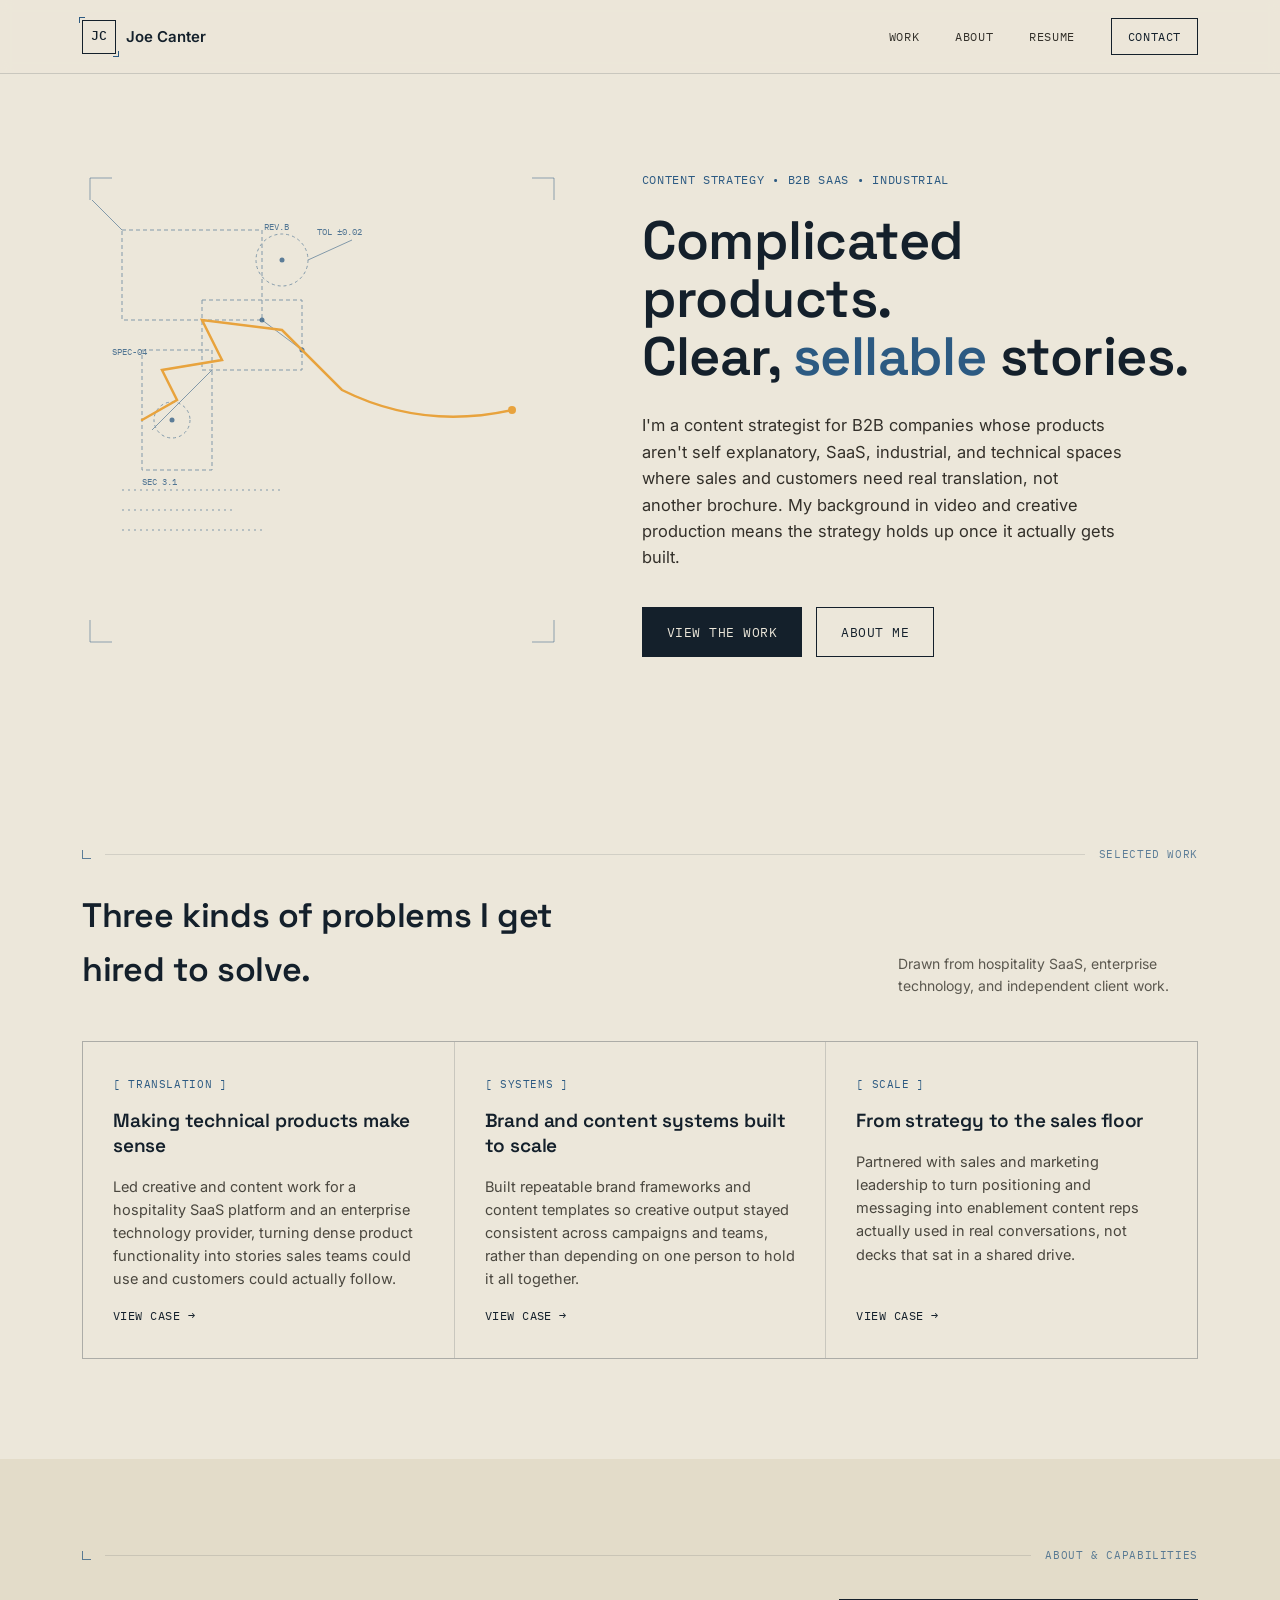
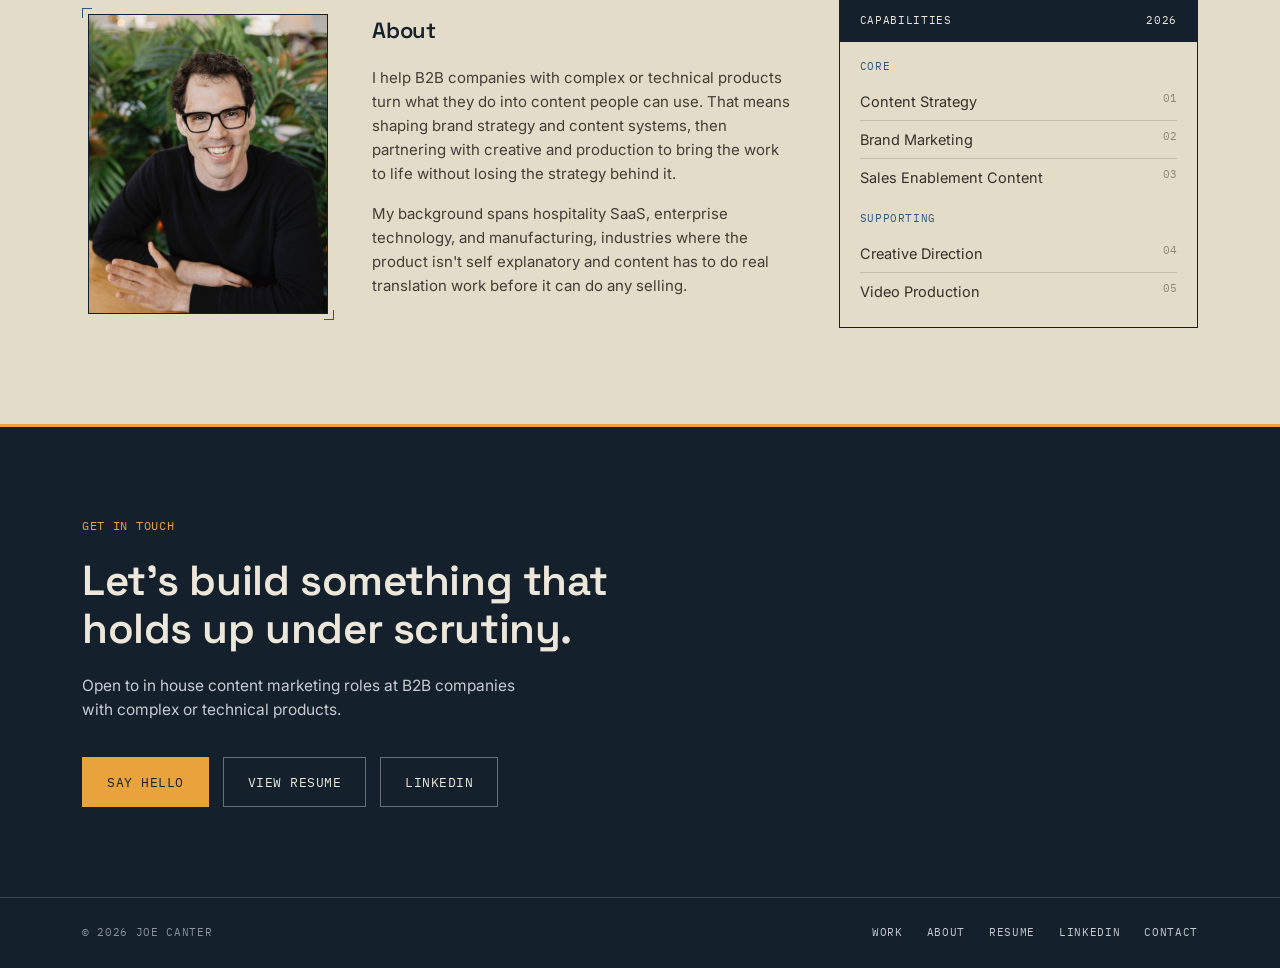
==== commit ff0f68ba: "alignment fixes" ====
--- a/index.html
+++ b/index.html
@@ -394,6 +394,7 @@
     width:240px;
     aspect-ratio:4/5;
     flex:none;
+    margin-left:6px;
   }
   .about-photo img{
     width:100%;
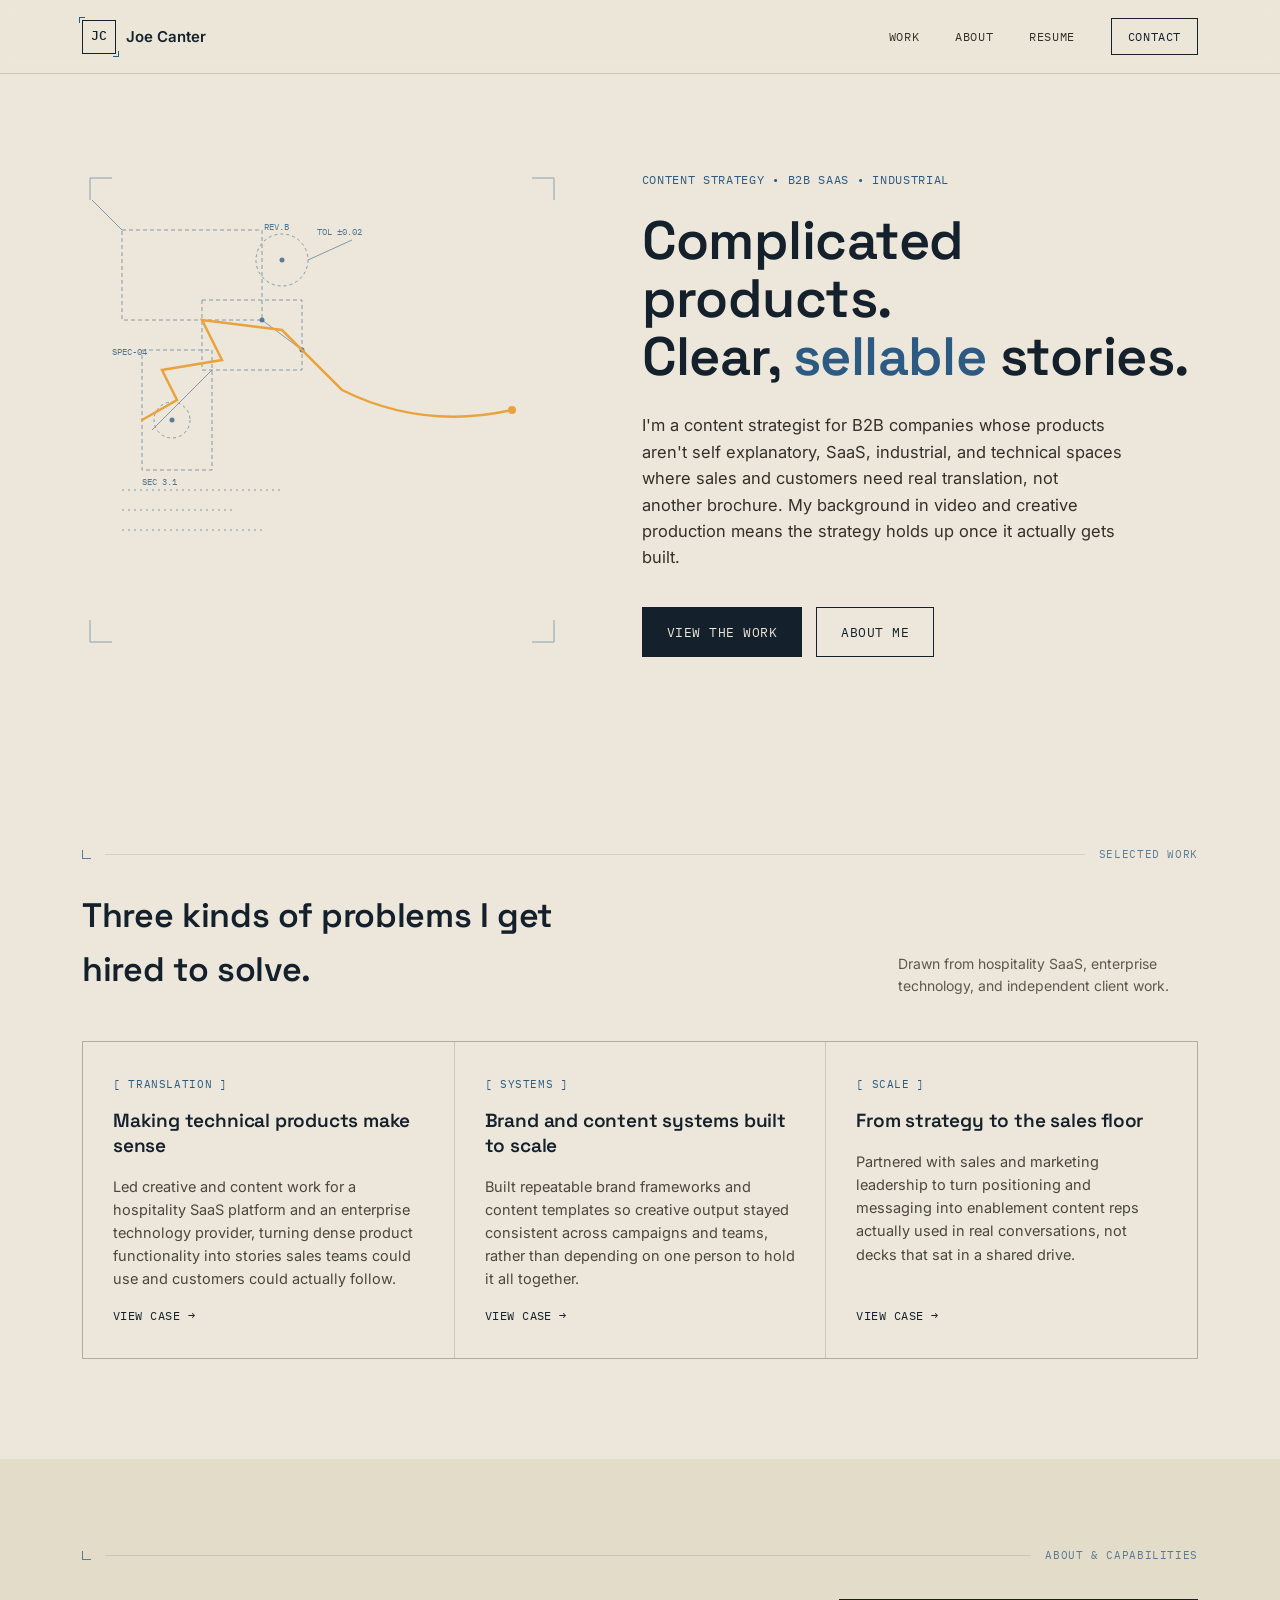
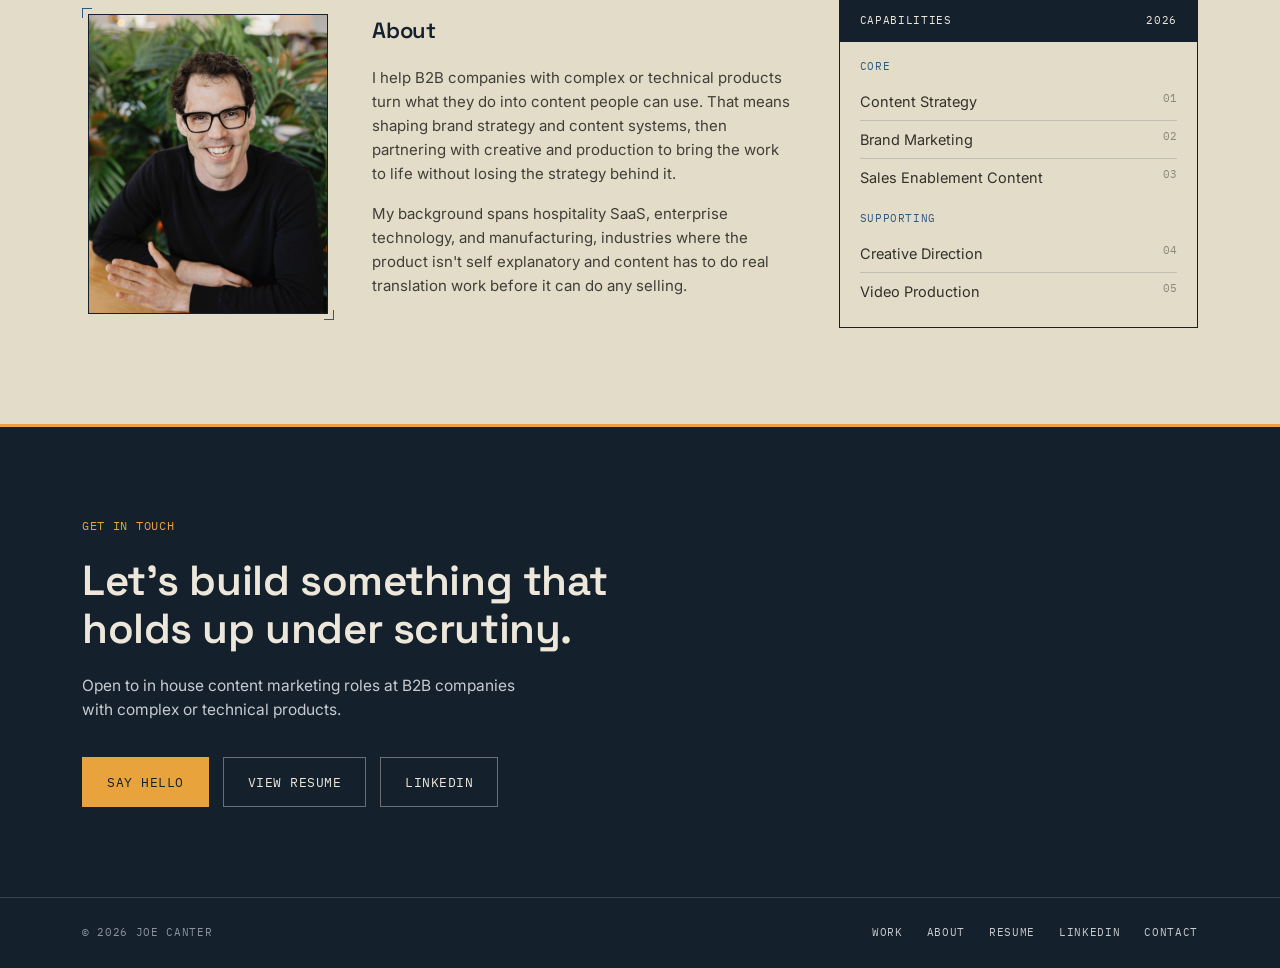
==== commit a9599bdf: "Animations" ====
--- a/index.html
+++ b/index.html
@@ -2,6 +2,7 @@
 <html lang="en">
 <head>
 <meta charset="UTF-8">
+<script>document.documentElement.classList.add('js');</script>
 <meta name="viewport" content="width=device-width, initial-scale=1.0">
 <title>Joe Canter — Content Strategy</title>
 <meta name="description" content="Joe Canter is a content strategist for B2B companies with complex or technical products, helping SaaS, industrial, and technical teams turn what they do into content sales and customers can actually use.">
@@ -567,6 +568,73 @@
       text-align:center;
     }
   }
+
+  /* ---------- MOTION: hero schematic staging ---------- */
+  @keyframes fadeIn{ from{ opacity:0; } }
+  .sketch-corners{ opacity:0.5; animation:fadeIn 0.5s ease 0s forwards; }
+  .sketch-shapes{ opacity:0.55; animation:fadeIn 0.6s ease 0.15s forwards; }
+  .sketch-dots{ opacity:0.75; animation:fadeIn 0.5s ease 1.9s forwards; }
+  .sketch-labels{ opacity:0.8; animation:fadeIn 0.55s ease 0.5s forwards; }
+  .resolve-dot{ opacity:1; animation:fadeIn 0.4s ease 2.5s forwards; }
+  @media (prefers-reduced-motion: reduce){
+    .sketch-corners, .sketch-shapes, .sketch-dots, .sketch-labels, .resolve-dot{ animation:none; }
+  }
+
+  /* ---------- MOTION: scroll reveal ---------- */
+  .reveal{ transition:opacity 0.6s ease, transform 0.6s ease; }
+  .js .reveal{ opacity:0; transform:translateY(18px); }
+  .js .reveal.is-visible{ opacity:1; transform:translateY(0); }
+
+  .js .divider .rule{ transform:scaleX(0); transform-origin:left; transition:transform 0.6s ease; }
+  .js .divider .tick{ opacity:0; transition:opacity 0.3s ease; }
+  .js .divider span.mono{ opacity:0; transition:opacity 0.35s ease; }
+  .js .divider.is-visible .rule{ transform:scaleX(1); }
+  .js .divider.is-visible .tick{ opacity:1; transition-delay:0.45s; }
+  .js .divider.is-visible span.mono{ opacity:1; transition-delay:0.55s; }
+
+  /* corner annotation: hover on desktop, one-time reveal on touch/scroll */
+  .annotate{ position:relative; }
+  .annotate::before, .annotate::after{
+    content:'';
+    position:absolute;
+    width:10px; height:10px;
+    opacity:0;
+    transition:opacity 0.25s ease, transform 0.25s ease;
+    pointer-events:none;
+  }
+  .annotate::before{
+    top:-4px; left:-4px;
+    border-top:1.5px solid var(--amber);
+    border-left:1.5px solid var(--amber);
+    transform:translate(3px,3px);
+  }
+  .annotate::after{
+    bottom:-4px; right:-4px;
+    border-bottom:1.5px solid var(--amber);
+    border-right:1.5px solid var(--amber);
+    transform:translate(-3px,-3px);
+  }
+  .annotate:hover::before, .annotate:hover::after,
+  .annotate.is-annotated::before, .annotate.is-annotated::after{
+    opacity:1;
+    transform:translate(0,0);
+  }
+
+  @media (prefers-reduced-motion: reduce){
+    .reveal, .divider .rule, .divider .tick, .divider span.mono, .annotate::before, .annotate::after{
+      transition:none !important;
+    }
+    .js .reveal{ opacity:1 !important; transform:none !important; }
+  }
+
+  /* ---------- MOTION: cross-page view transitions ---------- */
+  @view-transition{ navigation: auto; }
+  nav{ view-transition-name: site-nav; }
+  @media (prefers-reduced-motion: reduce){
+    ::view-transition-group(*), ::view-transition-old(*), ::view-transition-new(*){
+      animation:none !important;
+    }
+  }
 </style>
 </head>
 <body>
@@ -595,13 +663,15 @@
       <div class="schematic-box" aria-hidden="true">
         <svg viewBox="0 0 480 480">
           <!-- corner ticks -->
-          <path d="M8 30 V8 H30" stroke="#2C5A82" stroke-width="1" fill="none" opacity="0.5"/>
-          <path d="M450 8 H472 V30" stroke="#2C5A82" stroke-width="1" fill="none" opacity="0.5"/>
-          <path d="M472 450 V472 H450" stroke="#2C5A82" stroke-width="1" fill="none" opacity="0.5"/>
-          <path d="M30 472 H8 V450" stroke="#2C5A82" stroke-width="1" fill="none" opacity="0.5"/>
+          <g class="sketch-corners">
+            <path d="M8 30 V8 H30" stroke="#2C5A82" stroke-width="1" fill="none"/>
+            <path d="M450 8 H472 V30" stroke="#2C5A82" stroke-width="1" fill="none"/>
+            <path d="M472 450 V472 H450" stroke="#2C5A82" stroke-width="1" fill="none"/>
+            <path d="M30 472 H8 V450" stroke="#2C5A82" stroke-width="1" fill="none"/>
+          </g>
 
           <!-- noisy blueprint grid / complexity -->
-          <g stroke="#2C5A82" fill="none" opacity="0.55">
+          <g class="sketch-shapes" stroke="#2C5A82" fill="none">
             <rect x="40" y="60" width="140" height="90" stroke-dasharray="4 3"/>
             <rect x="120" y="130" width="100" height="70" stroke-dasharray="4 3"/>
             <rect x="60" y="180" width="70" height="120" stroke-dasharray="4 3"/>
@@ -616,14 +686,14 @@
             <path d="M40 360 h140" stroke-dasharray="2 4"/>
           </g>
 
-          <g fill="#2C5A82" opacity="0.75">
+          <g class="sketch-dots" fill="#2C5A82">
             <circle cx="180" cy="150" r="2.5"/>
             <circle cx="220" cy="180" r="2.5"/>
             <circle cx="90" cy="250" r="2.5"/>
             <circle cx="200" cy="90" r="2.5"/>
           </g>
 
-          <g font-family="IBM Plex Mono, monospace" font-size="9" fill="#2C5A82" opacity="0.8">
+          <g class="sketch-labels" font-family="IBM Plex Mono, monospace" font-size="9" fill="#2C5A82">
             <text x="182" y="60">REV.B</text>
             <text x="30" y="185">SPEC-04</text>
             <text x="235" y="65">TOL &#177;0.02</text>
@@ -633,7 +703,7 @@
           <!-- the resolving line: jagged -> smooth, ends near text side -->
           <path class="resolve-line" d="M60 250 L95 230 L80 200 L140 190 L120 150 L200 160 L260 220 Q 340 260 430 240"
             stroke="#E8A33D" stroke-width="2.5" fill="none" stroke-linecap="round"/>
-          <circle cx="430" cy="240" r="4" fill="#E8A33D"/>
+          <circle class="resolve-dot" cx="430" cy="240" r="4" fill="#E8A33D"/>
         </svg>
       </div>
 
@@ -657,25 +727,25 @@
       <div class="rule"></div>
       <span class="mono">Selected Work</span>
     </div>
-    <div class="work-head">
+    <div class="work-head reveal">
       <h2>Three kinds of problems I get hired to solve.</h2>
       <p>Drawn from hospitality SaaS, enterprise technology, and independent client work.</p>
     </div>
 
     <div class="cards">
-      <div class="card">
+      <div class="card annotate reveal" style="transition-delay:0ms">
         <span class="tag mono">[ Translation ]</span>
         <h3>Making technical products make sense</h3>
         <p>Led creative and content work for a hospitality SaaS platform and an enterprise technology provider, turning dense product functionality into stories sales teams could use and customers could actually follow.</p>
         <a href="projects/translation.html" class="view">View case &rarr;</a>
       </div>
-      <div class="card">
+      <div class="card annotate reveal" style="transition-delay:90ms">
         <span class="tag mono">[ Systems ]</span>
         <h3>Brand and content systems built to scale</h3>
         <p>Built repeatable brand frameworks and content templates so creative output stayed consistent across campaigns and teams, rather than depending on one person to hold it all together.</p>
         <a href="projects/systems.html" class="view">View case &rarr;</a>
       </div>
-      <div class="card">
+      <div class="card annotate reveal" style="transition-delay:180ms">
         <span class="tag mono">[ Scale ]</span>
         <h3>From strategy to the sales floor</h3>
         <p>Partnered with sales and marketing leadership to turn positioning and messaging into enablement content reps actually used in real conversations, not decks that sat in a shared drive.</p>
@@ -693,15 +763,15 @@
       <span class="mono">About &amp; Capabilities</span>
     </div>
     <div class="about-grid">
-      <div class="about-photo">
+      <div class="about-photo reveal">
         <img src="assets/images/headshot.jpg" alt="Joe Canter" loading="lazy">
       </div>
-      <div>
+      <div class="reveal" style="transition-delay:80ms">
         <h2>About</h2>
         <p>I help B2B companies with complex or technical products turn what they do into content people can use. That means shaping brand strategy and content systems, then partnering with creative and production to bring the work to life without losing the strategy behind it.</p>
         <p>My background spans hospitality SaaS, enterprise technology, and manufacturing, industries where the product isn't self explanatory and content has to do real translation work before it can do any selling.</p>
       </div>
-      <div class="spec-sheet">
+      <div class="spec-sheet reveal" style="transition-delay:160ms">
         <div class="spec-sheet-head mono">
           <span>Capabilities</span>
           <span>2026</span>
@@ -725,7 +795,7 @@
 </section>
 
 <section class="cta-band" id="contact">
-  <div class="wrap">
+  <div class="wrap reveal">
     <span class="eyebrow mono">Get in touch</span>
     <h2>Let's build something that holds up under scrutiny.</h2>
     <p>Open to in house content marketing roles at B2B companies with complex or technical products.</p>
@@ -774,5 +844,58 @@
   })();
 </script>
 
+<script>
+  (function(){
+    var reduce = window.matchMedia('(prefers-reduced-motion: reduce)').matches;
+    var revealEls = document.querySelectorAll('.reveal, .divider');
+
+    if(reduce || !('IntersectionObserver' in window)){
+      revealEls.forEach(function(el){ el.classList.add('is-visible'); });
+    } else {
+      var io = new IntersectionObserver(function(entries){
+        entries.forEach(function(entry){
+          if(entry.isIntersecting){
+            entry.target.classList.add('is-visible');
+            io.unobserve(entry.target);
+          }
+        });
+      }, { threshold: 0.15, rootMargin: '0px 0px -40px 0px' });
+      revealEls.forEach(function(el){ io.observe(el); });
+    }
+
+    // Touch/no-hover devices: reveal the corner-tick annotation once on
+    // scroll instead of requiring a hover that can't happen.
+    var noHover = window.matchMedia('(hover: none)').matches;
+    if(noHover){
+      var marks = document.querySelectorAll('.annotate');
+      if(reduce || !('IntersectionObserver' in window)){
+        marks.forEach(function(el){ el.classList.add('is-annotated'); });
+      } else {
+        var io2 = new IntersectionObserver(function(entries){
+          entries.forEach(function(entry){
+            if(entry.isIntersecting){
+              entry.target.classList.add('is-annotated');
+              io2.unobserve(entry.target);
+            }
+          });
+        }, { threshold: 0.5 });
+        marks.forEach(function(el){ io2.observe(el); });
+      }
+    }
+
+    // Above-the-fold draw-in accents (case header underline, if present).
+    var accents = document.querySelectorAll('.case-accent');
+    if(accents.length && !reduce){
+      requestAnimationFrame(function(){
+        requestAnimationFrame(function(){
+          accents.forEach(function(el){ el.classList.add('is-drawn'); });
+        });
+      });
+    } else if(accents.length){
+      accents.forEach(function(el){ el.classList.add('is-drawn'); });
+    }
+  })();
+</script>
+
 </body>
 </html>
